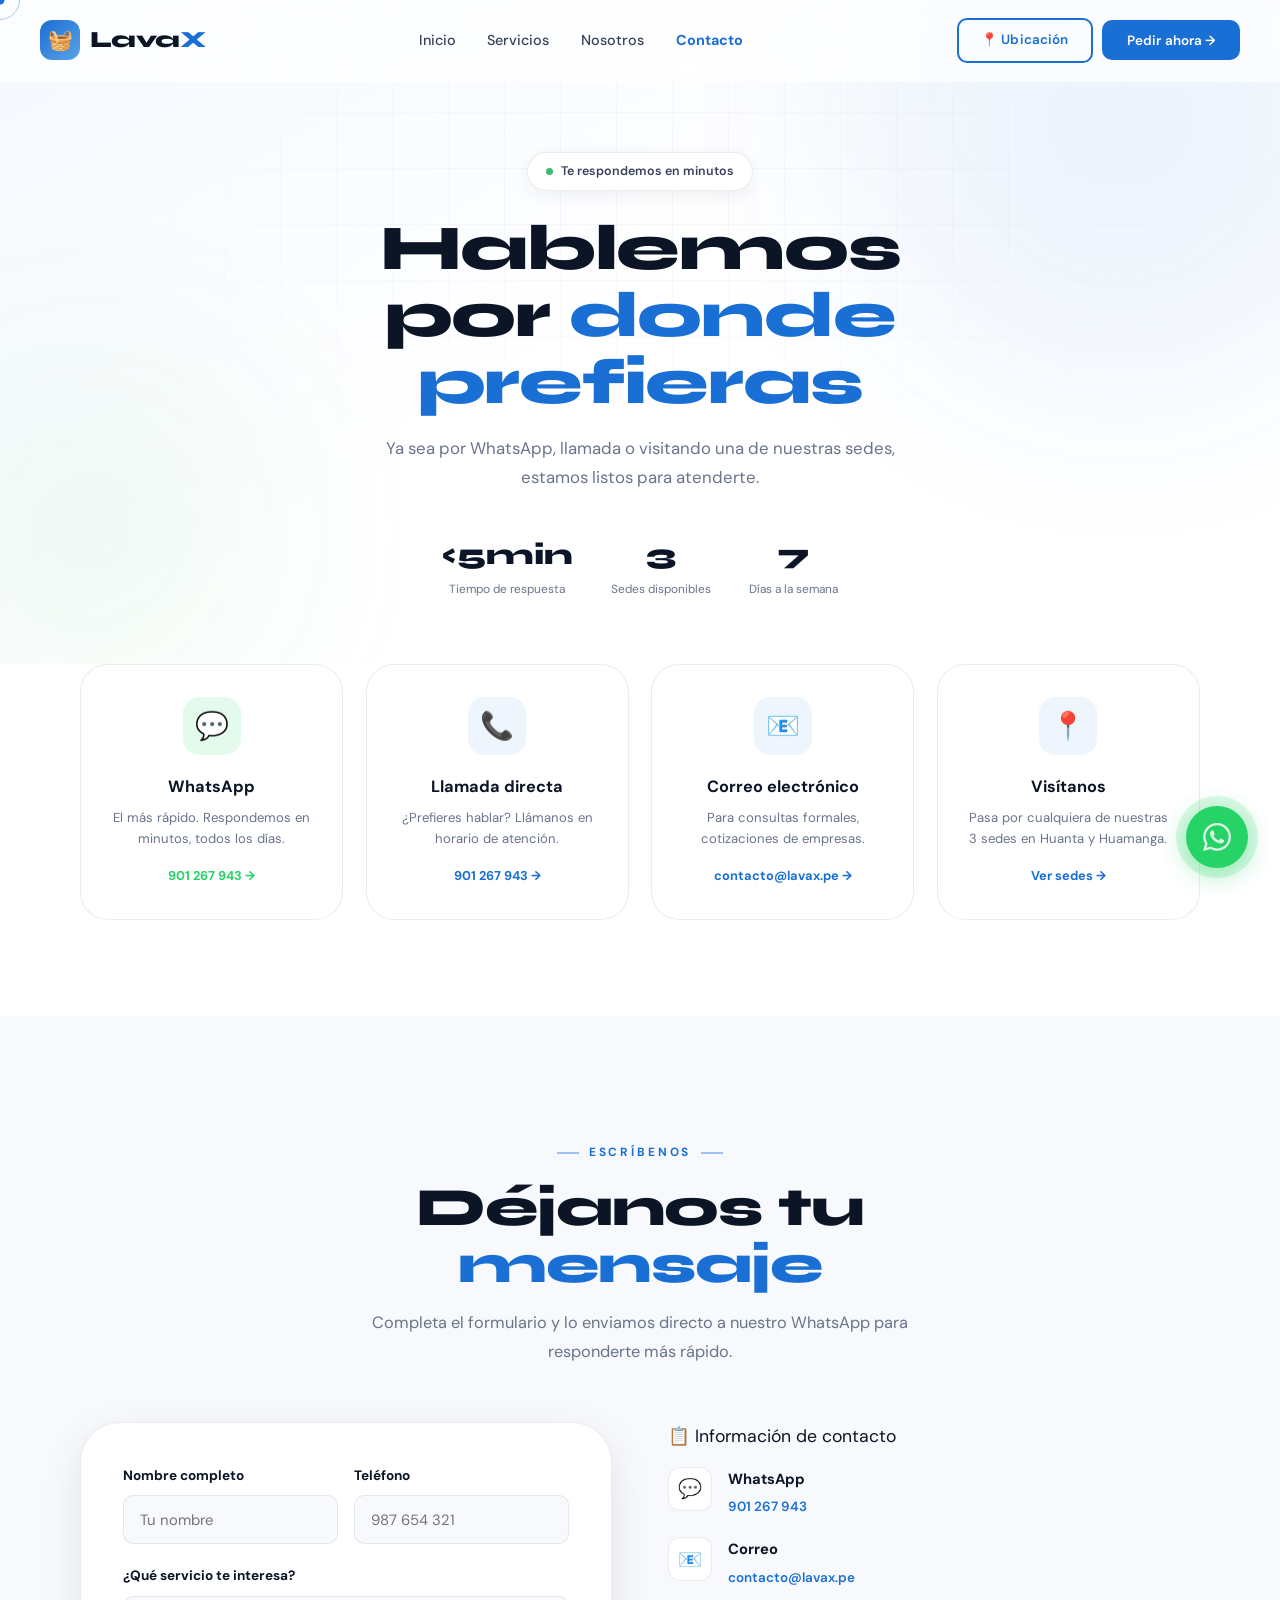
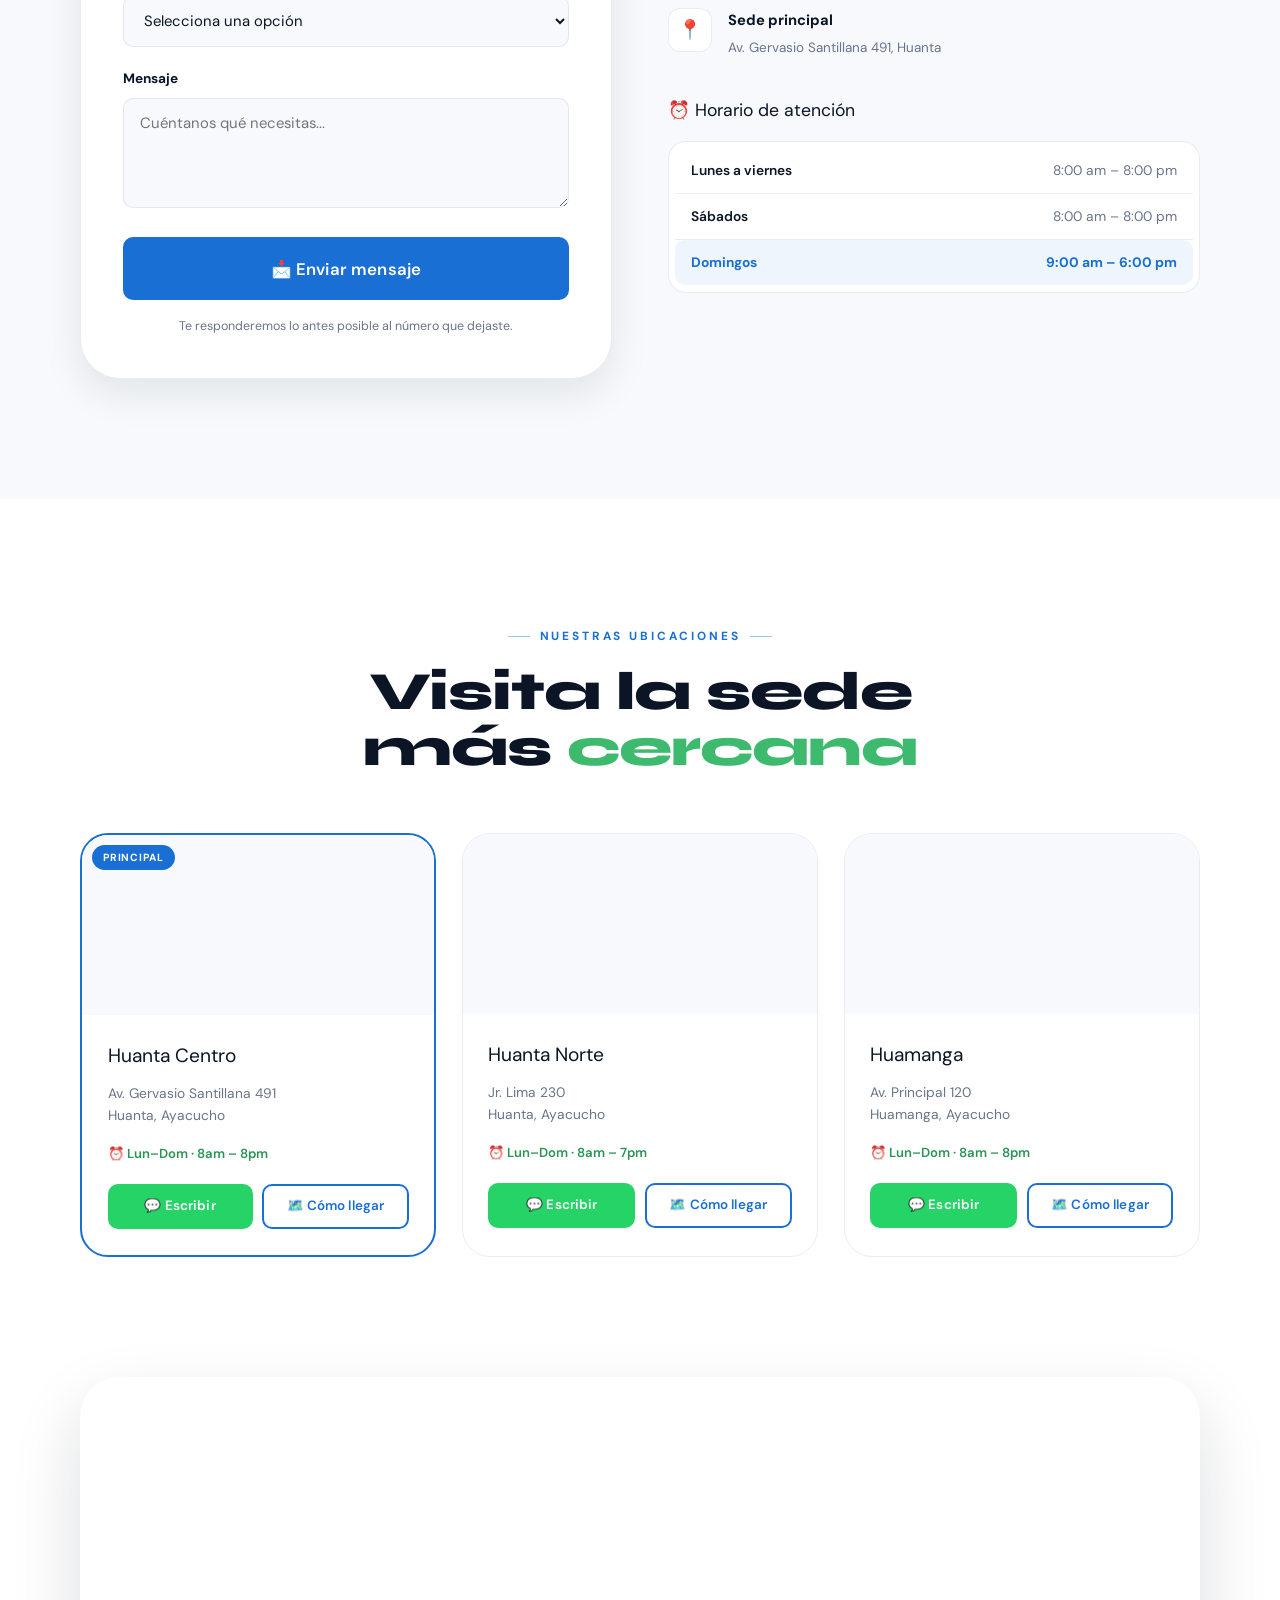
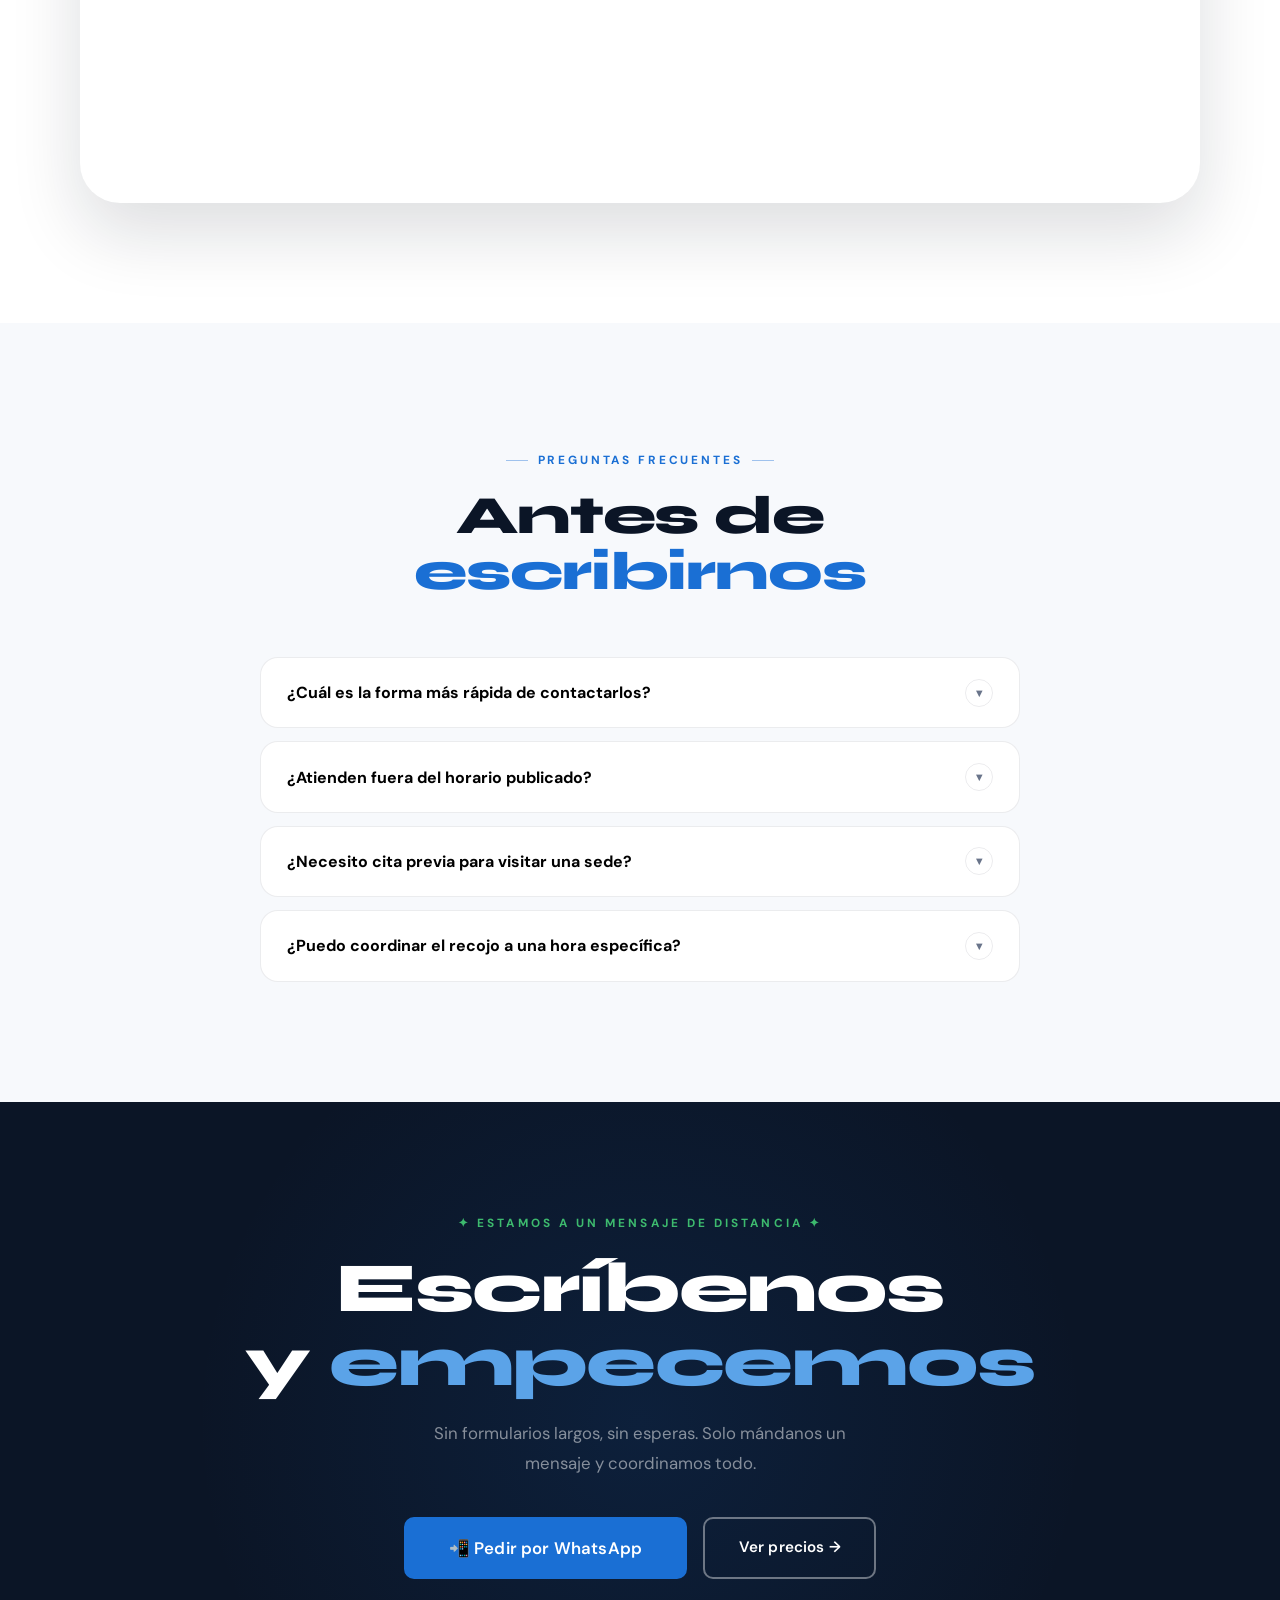
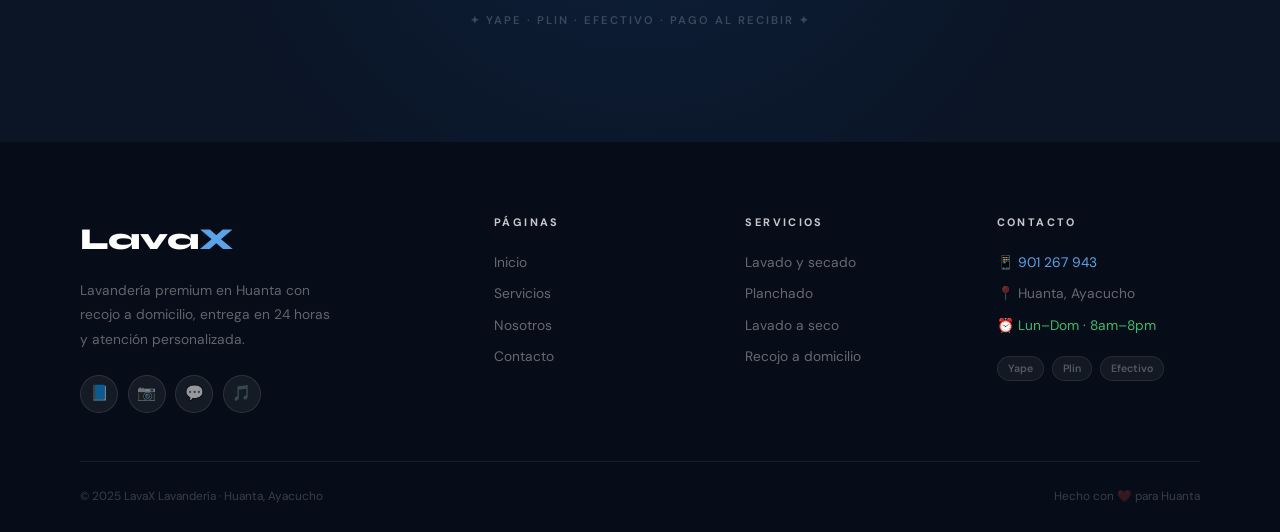
==== contacto.html @ 0d8aec6b "update" ====
<!DOCTYPE html>
<html lang="es">
<head>
<meta charset="UTF-8">
<meta name="viewport" content="width=device-width, initial-scale=1.0">
<title>Contacto y Sedes — LavaX Lavandería · Huanta</title>
<meta name="description" content="Contáctanos por WhatsApp, visita nuestras 3 sedes en Huanta y Huamanga, o escríbenos por el formulario. Te respondemos rápido.">
<link rel="preconnect" href="https://fonts.googleapis.com">
<link rel="preconnect" href="https://fonts.gstatic.com" crossorigin>
<link href="https://fonts.googleapis.com/css2?family=Syne:wght@400;600;700;800&family=DM+Sans:wght@300;400;500;600;700&display=swap" rel="stylesheet">
<style>
/* ═══════════════════════════════════════
   RESET + VARIABLES
═══════════════════════════════════════ */
:root{
  --azul:#1A6FD4; --azul-d:#0F52A8; --azul-l:#5BA3E8;
  --azul-glow:rgba(26,111,212,.25); --azul-soft:rgba(26,111,212,.07);
  --lima:#3DBA6E; --lima-d:#2A9455; --lima-glow:rgba(61,186,110,.25);
  --naranja:#FF8A4C; --naranja-glow:rgba(255,138,76,.25);
  --blanco:#FFFFFF; --negro:#0B1526; --gris:#69748A; --gris-d:#36415A;
  --borde:rgba(11,21,38,.08); --fondo-suave:#F7F9FC;
  --wa:#25D366;
  --r-sm:10px; --r-md:18px; --r-lg:28px; --r-xl:40px; --r-pill:999px;
  --sh-sm:0 4px 18px rgba(11,21,38,.06);
  --sh-md:0 14px 40px rgba(11,21,38,.09);
  --sh-lg:0 30px 70px rgba(11,21,38,.14);
  --sh-az:0 14px 40px var(--azul-glow);
  --fd:'Syne',sans-serif; --fb:'DM Sans',sans-serif;
  --max:1200px; --px:2.5rem;
  --ease:cubic-bezier(.22,1,.36,1);
}
@media(max-width:900px){:root{--px:1.25rem}}
@media(max-width:600px){:root{--px:1rem}}

*,*::before,*::after{margin:0;padding:0;box-sizing:border-box;}
html{scroll-behavior:smooth;}
body{
  font-family:var(--fb); background:var(--blanco); color:var(--negro);
  line-height:1.65; overflow-x:hidden; -webkit-font-smoothing:antialiased;
}
img{max-width:100%;display:block;}
a{color:inherit;text-decoration:none;}
ul{list-style:none;}
button{font-family:inherit;cursor:pointer;border:none;background:none;}
h1,h2,h3,h4{font-family:var(--fd);font-weight:800;line-height:1.05;letter-spacing:-.02em;color:var(--negro);}
.container{max-width:var(--max);margin:0 auto;padding:0 var(--px);}
.az{color:var(--azul);}
.lm{color:var(--lima);}
.nj{color:var(--naranja);}

/* ─── Botones ─── */
.btn{
  display:inline-flex;align-items:center;gap:.55rem;
  font-weight:600;font-size:.95rem;letter-spacing:.01em;
  padding:.95rem 2.1rem;border-radius:var(--r-sm);
  border:2px solid transparent;cursor:pointer;white-space:nowrap;
  transition:transform .25s var(--ease), box-shadow .25s var(--ease), background .25s var(--ease), border-color .25s var(--ease), color .25s var(--ease);
}
.btn-primary{background:var(--azul);color:var(--blanco);border-color:var(--azul);}
.btn-primary:hover{background:var(--azul-d);border-color:var(--azul-d);transform:translateY(-3px);box-shadow:var(--sh-az);}
.btn-outline{background:transparent;color:var(--azul);border-color:var(--azul);}
.btn-outline:hover{background:var(--azul-soft);transform:translateY(-3px);}
.btn-dark{background:var(--negro);color:var(--blanco);border-color:var(--negro);}
.btn-dark:hover{background:#000;transform:translateY(-3px);box-shadow:var(--sh-lg);}
.btn-lima{background:var(--lima);color:var(--blanco);border-color:var(--lima);}
.btn-lima:hover{background:var(--lima-d);transform:translateY(-3px);box-shadow:0 14px 35px var(--lima-glow);}
.btn-wa{background:var(--wa);color:var(--blanco);border-color:var(--wa);}
.btn-wa:hover{background:#1db954;transform:translateY(-3px);box-shadow:0 14px 35px rgba(37,211,102,.3);}
.btn-lg{padding:1.15rem 2.7rem;font-size:1.05rem;}
.btn-sm{padding:.6rem 1.4rem;font-size:.84rem;}
.btn-block{width:100%;justify-content:center;}

/* ─── Section heading reutilizable ─── */
.s-head{text-align:center;max-width:600px;margin:0 auto 3.5rem;}
.s-tag{
  display:inline-flex;align-items:center;gap:.6rem;
  font-size:.74rem;font-weight:700;letter-spacing:.24em;text-transform:uppercase;
  color:var(--azul);margin-bottom:1.1rem;
}
.s-tag::before,.s-tag::after{content:'';width:22px;height:1.5px;background:var(--azul);opacity:.4;}
.s-title{font-size:clamp(2.1rem,4.2vw,3.4rem);margin-bottom:1rem;}
.s-desc{color:var(--gris);font-size:1.02rem;line-height:1.75;}

/* ─── Cursor ─── */
.cur{width:9px;height:9px;border-radius:50%;background:var(--azul);position:fixed;pointer-events:none;z-index:9999;transform:translate(-50%,-50%);}
.cur-r{width:40px;height:40px;border-radius:50%;border:1.5px solid rgba(26,111,212,.35);position:fixed;pointer-events:none;z-index:9998;transform:translate(-50%,-50%);transition:width .2s,height .2s,border-color .2s,background .2s;}
@media(hover:none){.cur,.cur-r{display:none}}

/* ─── Loader ─── */
@keyframes ldspin{to{transform:rotate(360deg)}}

/* ─── Progress bar de scroll ─── */
#scrollbar{position:fixed;top:0;left:0;height:3px;background:linear-gradient(90deg,var(--azul),var(--lima));z-index:9997;width:0%;transition:width .1s;}

/* ─── WA Float ─── */
#wa-float{position:fixed;bottom:2rem;right:2rem;z-index:400;width:62px;height:62px;border-radius:50%;background:var(--wa);display:flex;align-items:center;justify-content:center;box-shadow:0 6px 26px rgba(37,211,102,.45);transition:transform .25s var(--ease);}
#wa-float:hover{transform:scale(1.1);}
#wa-float svg{width:28px;height:28px;fill:#fff;}
#wa-float::before{content:'';position:absolute;inset:-10px;border-radius:50%;background:rgba(37,211,102,.16);animation:wapulse 2.4s ease-in-out infinite;}
@keyframes wapulse{0%,100%{transform:scale(1);opacity:.55}50%{transform:scale(1.4);opacity:0}}

/* ─── Reveals ─── */
.rv{opacity:0;transform:translateY(36px);transition:opacity .8s var(--ease),transform .8s var(--ease);}
.rv.on{opacity:1;transform:translateY(0);}
.rv-l{opacity:0;transform:translateX(-44px);transition:opacity .8s var(--ease),transform .8s var(--ease);}
.rv-l.on{opacity:1;transform:translateX(0);}
.rv-r{opacity:0;transform:translateX(44px);transition:opacity .8s var(--ease),transform .8s var(--ease);}
.rv-r.on{opacity:1;transform:translateX(0);}
.rv-sc{opacity:0;transform:scale(.92);transition:opacity .7s var(--ease),transform .7s var(--ease);}
.rv-sc.on{opacity:1;transform:scale(1);}
.stg>*{opacity:0;transform:translateY(28px);transition:opacity .6s var(--ease),transform .6s var(--ease);}
.stg.on>*{opacity:1;transform:translateY(0);}
.stg.on>*:nth-child(1){transition-delay:.05s}
.stg.on>*:nth-child(2){transition-delay:.13s}
.stg.on>*:nth-child(3){transition-delay:.21s}
.stg.on>*:nth-child(4){transition-delay:.29s}
.stg.on>*:nth-child(5){transition-delay:.37s}
.stg.on>*:nth-child(6){transition-delay:.45s}
.ha{opacity:0;animation:haf .8s var(--ease) forwards;}
@keyframes haf{from{opacity:0;transform:translateY(26px)}to{opacity:1;transform:translateY(0)}}
.float{animation:floaty 4.5s ease-in-out infinite;}
@keyframes floaty{0%,100%{transform:translateY(0)}50%{transform:translateY(-12px)}}
@media(prefers-reduced-motion:reduce){.rv,.rv-l,.rv-r,.rv-sc,.stg>*,.ha{opacity:1!important;transform:none!important;animation:none!important;}}

/* ═══════════════════════════════════════
   NAVBAR
═══════════════════════════════════════ */
#navbar{
  position:fixed;top:0;left:0;right:0;z-index:200;
  padding:1.1rem var(--px);
  display:flex;align-items:center;justify-content:space-between;gap:1.5rem;
  background:rgba(255,255,255,.7);backdrop-filter:blur(18px);
  border-bottom:1px solid transparent;
  transition:all .3s var(--ease);
}
#navbar.scrolled{background:rgba(255,255,255,.96);border-bottom-color:var(--borde);box-shadow:var(--sh-sm);padding:.7rem var(--px);}
.nav-logo{display:flex;align-items:center;gap:.6rem;flex-shrink:0;}
.nav-logo-ic{width:40px;height:40px;border-radius:12px;background:linear-gradient(135deg,var(--azul),var(--azul-l));display:flex;align-items:center;justify-content:center;font-size:1.25rem;}
.nav-logo-tx{font-family:var(--fd);font-weight:800;font-size:1.45rem;letter-spacing:-.02em;}
.nav-links{display:flex;align-items:center;gap:.2rem;}
.nav-links a{font-size:.9rem;font-weight:500;color:var(--gris-d);padding:.5rem .9rem;border-radius:9px;transition:all .2s;position:relative;}
.nav-links a:hover{background:var(--azul-soft);color:var(--azul);}
.nav-links a.active{color:var(--azul);font-weight:700;}
.nav-actions{display:flex;align-items:center;gap:.6rem;flex-shrink:0;}
.hamburger{display:none;flex-direction:column;gap:5px;cursor:pointer;padding:5px;}
.hamburger span{width:25px;height:2px;background:var(--negro);border-radius:2px;display:block;transition:all .3s;}
#mobileMenu{display:none;position:fixed;inset:0;z-index:190;background:var(--blanco);flex-direction:column;align-items:center;justify-content:center;gap:.4rem;}
#mobileMenu.open{display:flex;}
#mobileMenu a{font-family:var(--fd);font-weight:700;font-size:2.1rem;padding:.5rem 2rem;border-radius:14px;transition:color .2s;}
#mobileMenu a:hover{color:var(--azul);}
@media(max-width:900px){.nav-links,.nav-actions{display:none;}.hamburger{display:flex;}}

/* ═══════════════════════════════════════
   HERO
═══════════════════════════════════════ */
#hero{position:relative;min-height:100vh;display:flex;align-items:center;padding-top:90px;overflow:hidden;background:var(--blanco);}
.hero-grid-bg{
  position:absolute;inset:0;z-index:0;
  background-image:
    linear-gradient(var(--borde) 1px,transparent 1px),
    linear-gradient(90deg,var(--borde) 1px,transparent 1px);
  background-size:56px 56px;
  -webkit-mask-image:radial-gradient(ellipse 70% 60% at 50% 30%,black 0%,transparent 75%);
  mask-image:radial-gradient(ellipse 70% 60% at 50% 30%,black 0%,transparent 75%);
  opacity:.6;
}
.hero-blob{position:absolute;border-radius:50%;filter:blur(100px);z-index:0;pointer-events:none;}
.hb1{width:560px;height:560px;background:rgba(26,111,212,.10);top:-160px;right:-120px;}
.hb2{width:380px;height:380px;background:rgba(61,186,110,.09);bottom:-60px;left:-100px;}
.hb3{width:240px;height:240px;background:rgba(255,138,76,.08);top:45%;left:42%;}

.hero-in{position:relative;z-index:2;display:grid;grid-template-columns:1.05fr .95fr;gap:4rem;align-items:center;max-width:var(--max);margin:0 auto;padding:3.5rem var(--px) 4rem;}

.hero-badge{
  display:inline-flex;align-items:center;gap:.55rem;
  background:var(--blanco);border:1px solid var(--borde);box-shadow:var(--sh-sm);
  font-size:.78rem;font-weight:600;color:var(--gris-d);
  padding:.5rem 1.1rem;border-radius:var(--r-pill);margin-bottom:1.6rem;
}
.hero-badge .dot{width:7px;height:7px;border-radius:50%;background:var(--lima);animation:blinkd 1.6s ease-in-out infinite;}
@keyframes blinkd{0%,100%{opacity:1}50%{opacity:.3}}
.hero-badge b{color:var(--negro);}

.hero-h1{font-size:clamp(2.9rem,5.6vw,5.2rem);margin-bottom:1.3rem;}
.hero-h1 .undr{position:relative;display:inline-block;}
.hero-h1 .undr svg{position:absolute;bottom:-6px;left:0;width:100%;height:16px;}

.hero-desc{font-size:1.1rem;color:var(--gris);max-width:480px;margin-bottom:2.3rem;font-weight:400;line-height:1.8;}
.hero-btns{display:flex;gap:1rem;flex-wrap:wrap;margin-bottom:2.6rem;}

.hero-mini-stats{display:flex;gap:2.2rem;flex-wrap:wrap;}
/*.hms-item{}*/
.hms-num{font-family:var(--fd);font-weight:800;font-size:1.7rem;color:var(--negro);display:flex;align-items:baseline;gap:2px;}
.hms-num sup{font-size:45%;color:var(--lima);}
.hms-label{font-size:.74rem;color:var(--gris);margin-top:1px;}

/* Visual */
.hero-visual{position:relative;}
.hero-photo-stack{position:relative;width:100%;max-width:480px;margin:0 auto;}
.hp-main{width:100%;aspect-ratio:1/1;object-fit:cover;border-radius:var(--r-xl);box-shadow:var(--sh-lg);}
.hp-card1{
  position:absolute;top:-24px;left:-30px;background:var(--blanco);
  border-radius:var(--r-md);box-shadow:var(--sh-md);padding:1rem 1.3rem;
  display:flex;align-items:center;gap:.8rem;border:1px solid var(--borde);
}
.hp-card1 .ic{width:42px;height:42px;border-radius:12px;background:var(--azul-soft);display:flex;align-items:center;justify-content:center;font-size:1.3rem;flex-shrink:0;}
.hp-card1 strong{display:block;font-family:var(--fd);font-size:1.05rem;line-height:1.1;}
.hp-card1 span{font-size:.7rem;color:var(--gris);}

.hp-card2{
  position:absolute;bottom:-20px;right:-26px;background:var(--negro);color:var(--blanco);
  border-radius:var(--r-md);box-shadow:var(--sh-lg);padding:1.1rem 1.3rem;text-align:center;
}
.hp-card2 .num{font-family:var(--fd);font-weight:800;font-size:1.9rem;line-height:1;}
.hp-card2 .stars{color:#F5D57A;font-size:.7rem;letter-spacing:2px;margin:3px 0;}
.hp-card2 .lbl{font-size:.62rem;opacity:.65;letter-spacing:.08em;}

.hp-card3{
  position:absolute;top:38%;right:-36px;background:var(--blanco);
  border-radius:var(--r-pill);box-shadow:var(--sh-md);padding:.6rem 1.1rem .6rem .6rem;
  display:flex;align-items:center;gap:.55rem;border:1px solid var(--borde);
}
.hp-card3 .av{width:30px;height:30px;border-radius:50%;background:linear-gradient(135deg,var(--lima),#6FD89A);display:flex;align-items:center;justify-content:center;font-size:.9rem;}
.hp-card3 span{font-size:.76rem;font-weight:600;white-space:nowrap;}

/* Logos marquee debajo del hero */
.hero-logos{margin-top:5rem;padding-top:2.2rem;border-top:1px solid var(--borde);}
.hl-label{text-align:center;font-size:.72rem;letter-spacing:.22em;text-transform:uppercase;color:var(--gris);margin-bottom:1.6rem;}
.hl-row{display:flex;justify-content:center;gap:3rem;flex-wrap:wrap;opacity:.55;}
.hl-item{font-family:var(--fd);font-weight:700;font-size:1rem;color:var(--gris-d);}

@media(max-width:1000px){
  .hero-in{grid-template-columns:1fr;text-align:center;gap:3rem;padding:2.5rem var(--px) 3rem;}
  .hero-desc{margin:0 auto 2.3rem;}
  .hero-btns,.hero-mini-stats{justify-content:center;}
  .hero-visual{max-width:420px;margin:0 auto;}
  .hl-row{gap:1.8rem;}
}
@media(max-width:560px){
  .hp-card1{left:0;top:-16px;padding:.8rem 1rem;}
  .hp-card2{right:0;bottom:-16px;padding:.9rem 1rem;}
  .hp-card3{display:none;}
  .hero-mini-stats{gap:1.4rem;}
}

/* ═══════════════════════════════════════
   PAGE HERO
═══════════════════════════════════════ */
.page-hero{position:relative;padding:9.5rem 0 4rem;overflow:hidden;background:linear-gradient(150deg,#F4F8FE 0%,#fff 50%);}
.page-hero .hero-grid-bg{opacity:.45;}
.ph-in{position:relative;z-index:2;text-align:center;max-width:760px;margin:0 auto;}
.ph-tag{display:inline-flex;align-items:center;gap:.55rem;background:#fff;border:1px solid var(--borde);box-shadow:var(--sh-sm);font-size:.78rem;font-weight:600;color:var(--gris-d);padding:.5rem 1.1rem;border-radius:99px;margin-bottom:1.5rem;}
.ph-title{font-size:clamp(2.4rem,5vw,4rem);margin-bottom:1.1rem;}
.ph-desc{color:var(--gris);font-size:1.05rem;max-width:520px;margin:0 auto 2rem;line-height:1.75;}
.ph-stats{display:flex;justify-content:center;gap:2.4rem;flex-wrap:wrap;margin-top:2.4rem;}
.ph-stat{text-align:center;}
.ph-stat-n{font-family:var(--fd);font-weight:800;font-size:1.8rem;color:var(--negro);}
.ph-stat-l{font-size:.74rem;color:var(--gris);margin-top:2px;}

/* ═══════════════════════════════════════
   CANALES DE CONTACTO RÁPIDO
═══════════════════════════════════════ */
#canales{padding:0 0 6rem;}
.can-grid{display:grid;grid-template-columns:repeat(4,1fr);gap:1.4rem;}
.can-card{background:#fff;border:1.5px solid var(--borde);border-radius:var(--r-lg);padding:2rem 1.6rem;text-align:center;transition:all .35s var(--ease);cursor:pointer;}
.can-card:hover{transform:translateY(-8px);box-shadow:var(--sh-md);border-color:transparent;}
.can-card.wa:hover{box-shadow:0 16px 40px rgba(37,211,102,.2);}
.can-ic{width:58px;height:58px;border-radius:16px;background:var(--azul-soft);display:flex;align-items:center;justify-content:center;font-size:1.7rem;margin:0 auto 1.2rem;transition:all .3s;}
.can-card.wa .can-ic{background:rgba(37,211,102,.12);}
.can-card:hover .can-ic{transform:scale(1.08) rotate(-6deg);}
.can-name{font-weight:700;font-size:1.02rem;margin-bottom:.4rem;}
.can-desc{font-size:.82rem;color:var(--gris);line-height:1.6;margin-bottom:1rem;}
.can-link{font-size:.8rem;font-weight:700;color:var(--azul);}
.can-card.wa .can-link{color:var(--wa);}
@media(max-width:900px){.can-grid{grid-template-columns:1fr 1fr;}}
@media(max-width:560px){.can-grid{grid-template-columns:1fr;}}

/* ═══════════════════════════════════════
   FORMULARIO + INFO LATERAL
═══════════════════════════════════════ */
#form-section{padding:7.5rem 0;background:var(--fondo-suave);}
.form-grid{display:grid;grid-template-columns:1fr 1fr;gap:3.5rem;}
.form-box{background:#fff;border-radius:var(--r-xl);padding:2.6rem;box-shadow:var(--sh-md);border:1px solid var(--borde);}
.fg{margin-bottom:1.3rem;}
.fg label{display:block;font-size:.85rem;font-weight:700;margin-bottom:.5rem;}
.fg input,.fg select,.fg textarea{
  width:100%;padding:.85rem 1rem;border:1.5px solid var(--borde);border-radius:var(--r-sm);
  font-family:var(--fb);font-size:.93rem;background:var(--fondo-suave);transition:all .2s;outline:none;color:var(--negro);
}
.fg input:focus,.fg select:focus,.fg textarea:focus{border-color:var(--azul);background:#fff;box-shadow:0 0 0 3px var(--azul-soft);}
.fg textarea{resize:vertical;min-height:110px;}
.fg-row{display:grid;grid-template-columns:1fr 1fr;gap:1rem;}
.form-note{font-size:.78rem;color:var(--gris);margin-top:1rem;text-align:center;}

/*.info-side{}*/
.info-block{margin-bottom:2.2rem;}
.info-t{font-size:1.1rem;margin-bottom:1rem;display:flex;align-items:center;gap:.6rem;}
.info-row{display:flex;align-items:flex-start;gap:1rem;margin-bottom:1.1rem;}
.info-ic{width:44px;height:44px;border-radius:12px;background:#fff;border:1px solid var(--borde);display:flex;align-items:center;justify-content:center;font-size:1.2rem;flex-shrink:0;}
.info-row strong{display:block;font-size:.92rem;margin-bottom:2px;}
.info-row span{font-size:.84rem;color:var(--gris);}
.info-row a{color:var(--azul);font-weight:600;}
.schedule-table{background:#fff;border-radius:var(--r-md);border:1px solid var(--borde);padding:.4rem;}
.sch-row{display:flex;justify-content:space-between;padding:.7rem 1rem;font-size:.86rem;}
.sch-row:not(:last-child){border-bottom:1px solid var(--borde);}
.sch-day{font-weight:600;}
.sch-time{color:var(--gris);}
.sch-row.today{background:var(--azul-soft);border-radius:var(--r-sm);}
.sch-row.today .sch-day,.sch-row.today .sch-time{color:var(--azul);font-weight:700;}
@media(max-width:900px){.form-grid{grid-template-columns:1fr;gap:2.5rem;}.fg-row{grid-template-columns:1fr;}.form-box{padding:2rem 1.6rem;}}

/* ═══════════════════════════════════════
   SEDES — cards con mapa
═══════════════════════════════════════ */
#sedes{padding:7.5rem 0;}
.sedes-tabs{display:flex;justify-content:center;gap:.6rem;margin-bottom:3rem;flex-wrap:wrap;}
.sede-grid{display:grid;grid-template-columns:repeat(3,1fr);gap:1.6rem;}
.sede-card{border:1px solid var(--borde);border-radius:var(--r-lg);overflow:hidden;transition:all .35s var(--ease);}
.sede-card:hover{transform:translateY(-8px);box-shadow:var(--sh-md);border-color:transparent;}
.sede-card.principal{border:2px solid var(--azul);}
.sede-map{height:180px;background:var(--fondo-suave);position:relative;overflow:hidden;}
.sede-map iframe{width:100%;height:100%;border:0;filter:saturate(.65) contrast(1.08);}
.sede-tag-badge{position:absolute;top:10px;left:10px;background:var(--azul);color:#fff;font-size:.65rem;font-weight:700;letter-spacing:.08em;text-transform:uppercase;padding:4px 11px;border-radius:99px;z-index:2;}
.sede-body{padding:1.6rem;}
.sede-name{font-size:1.2rem;margin-bottom:.6rem;}
.sede-addr{font-size:.86rem;color:var(--gris);line-height:1.65;margin-bottom:1rem;}
.sede-meta{display:flex;align-items:center;gap:.5rem;font-size:.82rem;color:var(--lima-d);font-weight:600;margin-bottom:1.2rem;}
.sede-actions{display:flex;gap:.6rem;}
.sede-actions .btn{flex:1;justify-content:center;}
@media(max-width:900px){.sede-grid{grid-template-columns:1fr;max-width:440px;margin:0 auto;}}

/* ═══════════════════════════════════════
   MAPA GENERAL GRANDE
═══════════════════════════════════════ */
#mapa-general{padding:0 0 7.5rem;}
.mapa-box{border-radius:var(--r-xl);overflow:hidden;box-shadow:var(--sh-lg);aspect-ratio:21/8;}
.mapa-box iframe{width:100%;height:100%;border:0;}
@media(max-width:700px){.mapa-box{aspect-ratio:4/3;}}

/* ═══════════════════════════════════════
   SOPORTE RÁPIDO / FAQ contacto
═══════════════════════════════════════ */
#faq{padding:7.5rem 0;background:var(--fondo-suave);}
.faq-wrap{max-width:760px;margin:0 auto;display:flex;flex-direction:column;gap:.8rem;}
.faq-it{border:1.5px solid var(--borde);border-radius:var(--r-md);overflow:hidden;background:#fff;transition:border-color .25s,box-shadow .25s;}
.faq-it.open{border-color:var(--azul);box-shadow:var(--sh-sm);}
.faq-b{width:100%;display:flex;align-items:center;justify-content:space-between;gap:1rem;padding:1.3rem 1.6rem;text-align:left;}
.faq-q{font-weight:700;font-size:1rem;}
.faq-chv{width:28px;height:28px;border-radius:50%;border:1.5px solid var(--borde);display:flex;align-items:center;justify-content:center;flex-shrink:0;transition:all .3s;font-size:.7rem;color:var(--gris);}
.faq-it.open .faq-chv{background:var(--azul);border-color:var(--azul);color:#fff;transform:rotate(180deg);}
.faq-a{max-height:0;overflow:hidden;transition:max-height .4s var(--ease);}
.faq-it.open .faq-a{max-height:260px;}
.faq-ai{padding:0 1.6rem 1.4rem;font-size:.92rem;color:var(--gris);line-height:1.75;}

/* ═══════════════════════════════════════
   CTA FINAL + FOOTER
═══════════════════════════════════════ */
#cta-final{padding:7rem 0;background:var(--negro);position:relative;overflow:hidden;text-align:center;}
#cta-final::before{content:'';position:absolute;width:900px;height:900px;border-radius:50%;background:radial-gradient(circle,rgba(26,111,212,.12),transparent 70%);top:50%;left:50%;transform:translate(-50%,-50%);}
.cf-in{position:relative;z-index:1;}
.cf-tag{color:var(--lima);font-size:.74rem;font-weight:700;letter-spacing:.26em;text-transform:uppercase;margin-bottom:1.2rem;}
.cf-title{color:#fff;font-size:clamp(2.4rem,5.5vw,5rem);margin-bottom:1.2rem;}
.cf-title .az2{color:var(--azul-l);}
.cf-desc{color:rgba(255,255,255,.5);font-size:1.05rem;max-width:440px;margin:0 auto 2.4rem;line-height:1.75;}
.cf-btns{display:flex;gap:1rem;justify-content:center;flex-wrap:wrap;}
.cf-trust{margin-top:2rem;font-size:.7rem;font-weight:600;letter-spacing:.18em;text-transform:uppercase;color:rgba(255,255,255,.2);}

footer{background:#070D18;color:rgba(255,255,255,.55);padding:4.5rem 0 0;}
.f-grid{display:grid;grid-template-columns:1.8fr 1fr 1fr 1fr;gap:3rem;padding-bottom:3rem;border-bottom:1px solid rgba(255,255,255,.07);}
.f-logo{font-family:var(--fd);font-weight:800;font-size:1.9rem;color:#fff;margin-bottom:.9rem;}
.f-logo span{color:var(--azul-l);}
.f-desc{font-size:.86rem;line-height:1.75;color:rgba(255,255,255,.36);max-width:250px;margin-bottom:1.5rem;}
.f-social{display:flex;gap:.6rem;}
.f-soc{width:38px;height:38px;border-radius:50%;background:rgba(255,255,255,.06);border:1px solid rgba(255,255,255,.1);display:flex;align-items:center;justify-content:center;font-size:.95rem;transition:all .25s;}
.f-soc:hover{background:var(--azul);border-color:var(--azul);transform:translateY(-2px);}
.f-ct{font-size:.68rem;font-weight:700;letter-spacing:.22em;text-transform:uppercase;color:rgba(255,255,255,.78);margin-bottom:1.2rem;}
.f-links{display:flex;flex-direction:column;gap:.55rem;}
.f-links a{font-size:.86rem;color:rgba(255,255,255,.38);transition:all .2s;}
.f-links a:hover{color:#fff;padding-left:3px;}
.f-pay{display:flex;gap:.5rem;flex-wrap:wrap;margin-top:1.2rem;}
.f-pay span{font-size:.66rem;font-weight:600;color:rgba(255,255,255,.28);background:rgba(255,255,255,.05);border:1px solid rgba(255,255,255,.08);padding:3px 10px;border-radius:99px;}
.f-bottom{padding:1.6rem 0;display:flex;align-items:center;justify-content:space-between;gap:1rem;flex-wrap:wrap;font-size:.74rem;color:rgba(255,255,255,.2);}
@media(max-width:900px){.f-grid{grid-template-columns:1fr 1fr;gap:2rem;}.f-grid>div:first-child{grid-column:1/-1;}}
@media(max-width:560px){.f-grid{grid-template-columns:1fr;}.f-bottom{flex-direction:column;text-align:center;}}

#wa-float{position:fixed;bottom:2rem;right:2rem;z-index:400;width:62px;height:62px;border-radius:50%;background:var(--wa);display:flex;align-items:center;justify-content:center;box-shadow:0 6px 26px rgba(37,211,102,.45);transition:transform .25s var(--ease);}
#wa-float:hover{transform:scale(1.1);}
#wa-float svg{width:28px;height:28px;fill:#fff;}
#wa-float::before{content:'';position:absolute;inset:-10px;border-radius:50%;background:rgba(37,211,102,.16);animation:wapulse 2.4s ease-in-out infinite;}
@keyframes wapulse{0%,100%{transform:scale(1);opacity:.55}50%{transform:scale(1.4);opacity:0}}

@media(max-width:900px){
  #canales,#form-section,#sedes,#mapa-general,#faq,#cta-final{padding:4.5rem 0;}
}
</style>
<body>

<div id="scrollbar"></div>
<div class="cur" id="cur"></div>
<div class="cur-r" id="curR"></div>

<nav id="navbar">
  <a href="index.html" class="nav-logo">
    <div class="nav-logo-ic">🧺</div>
    <span class="nav-logo-tx">Lava<span class="az">X</span></span>
  </a>
  <ul class="nav-links">
    <li><a href="index.html">Inicio</a></li>
    <li><a href="servicios.html">Servicios</a></li>
    <li><a href="nosotros.html">Nosotros</a></li>
    <li><a href="contacto.html" class="active">Contacto</a></li>
  </ul>
  <div class="nav-actions">
    <a href="contacto.html" class="btn btn-outline btn-sm">📍 Ubicación</a>
    <button class="btn btn-primary btn-sm" onclick="waPedido()">Pedir ahora →</button>
  </div>
  <div class="hamburger" id="hamburger" onclick="toggleMenu()">
    <span id="h1"></span><span id="h2"></span><span id="h3"></span>
  </div>
</nav>

<div id="mobileMenu">
  <span onclick="toggleMenu()" style="position:absolute;top:1.6rem;right:1.6rem;font-size:.8rem;font-weight:700;letter-spacing:.1em;color:var(--gris);cursor:pointer;">✕ CERRAR</span>
  <a href="index.html">Inicio</a>
  <a href="servicios.html">Servicios</a>
  <a href="nosotros.html">Nosotros</a>
  <a href="contacto.html">Contacto</a>
  <button class="btn btn-primary btn-lg" style="margin-top:1.5rem" onclick="waPedido()">📲 Pedir por WhatsApp</button>
</div>

<!-- ══════════════ PAGE HERO ══════════════ -->
<section class="page-hero">
  <div class="hero-grid-bg"></div>
  <div class="hero-blob hb1" style="opacity:.7"></div>
  <div class="hero-blob hb2" style="opacity:.7"></div>
  <div class="container ph-in">
    <div class="ph-tag ha"><span style="width:7px;height:7px;border-radius:50%;background:var(--lima);"></span> Te respondemos en minutos</div>
    <h1 class="ph-title ha" style="animation-delay:.12s">Hablemos por <span class="az">donde prefieras</span></h1>
    <p class="ph-desc ha" style="animation-delay:.22s">Ya sea por WhatsApp, llamada o visitando una de nuestras sedes, estamos listos para atenderte.</p>
    <div class="ph-stats ha" style="animation-delay:.32s">
      <div class="ph-stat"><div class="ph-stat-n">&lt;5min</div><div class="ph-stat-l">Tiempo de respuesta</div></div>
      <div class="ph-stat"><div class="ph-stat-n">3</div><div class="ph-stat-l">Sedes disponibles</div></div>
      <div class="ph-stat"><div class="ph-stat-n">7</div><div class="ph-stat-l">Días a la semana</div></div>
    </div>
  </div>
</section>

<!-- ══════════════ CANALES RÁPIDOS ══════════════ -->
<section id="canales">
  <div class="container">
    <div class="can-grid stg">
      <div class="can-card wa" onclick="waPedido()">
        <div class="can-ic">💬</div>
        <div class="can-name">WhatsApp</div>
        <div class="can-desc">El más rápido. Respondemos en minutos, todos los días.</div>
        <div class="can-link">901 267 943 →</div>
      </div>
      <div class="can-card" onclick="window.open('tel:+51901267943')">
        <div class="can-ic">📞</div>
        <div class="can-name">Llamada directa</div>
        <div class="can-desc">¿Prefieres hablar? Llámanos en horario de atención.</div>
        <div class="can-link">901 267 943 →</div>
      </div>
      <div class="can-card" onclick="window.open('mailto:contacto@lavax.pe')">
        <div class="can-ic">📧</div>
        <div class="can-name">Correo electrónico</div>
        <div class="can-desc">Para consultas formales, cotizaciones de empresas.</div>
        <div class="can-link">contacto@lavax.pe →</div>
      </div>
      <div class="can-card" onclick="document.getElementById('sedes').scrollIntoView({behavior:'smooth'})">
        <div class="can-ic">📍</div>
        <div class="can-name">Visítanos</div>
        <div class="can-desc">Pasa por cualquiera de nuestras 3 sedes en Huanta y Huamanga.</div>
        <div class="can-link">Ver sedes →</div>
      </div>
    </div>
  </div>
</section>

<!-- ══════════════ FORMULARIO + INFO ══════════════ -->
<section id="form-section">
  <div class="container">
    <div class="s-head rv">
      <div class="s-tag">Escríbenos</div>
      <h2 class="s-title">Déjanos tu <span class="az">mensaje</span></h2>
      <p class="s-desc">Completa el formulario y lo enviamos directo a nuestro WhatsApp para responderte más rápido.</p>
    </div>

    <div class="form-grid">
      <div class="form-box rv-l">
        <form id="contactForm">
          <input type="hidden" name="access_key" value="228291b5-81f6-4126-b2ca-c2d51314d459">
          <input type="hidden" name="subject" value="Nuevo mensaje desde la web LavaX">
          <input type="hidden" name="from_name" value="Formulario web LavaX">
          <div class="fg-row">
            <div class="fg"><label>Nombre completo</label><input type="text" name="nombre" placeholder="Tu nombre" required></div>
            <div class="fg"><label>Teléfono</label><input type="tel" name="telefono" placeholder="987 654 321" required></div>
          </div>
          <div class="fg">
            <label>¿Qué servicio te interesa?</label>
            <select name="servicio">
              <option value="">Selecciona una opción</option>
              <option value="Lavado y secado">Lavado y secado</option>
              <option value="Planchado">Planchado</option>
              <option value="Lavado a seco">Lavado a seco</option>
              <option value="Ropa de cama">Ropa de cama</option>
              <option value="Otro / Consulta general">Otro / Consulta general</option>
            </select>
          </div>
          <div class="fg"><label>Mensaje</label><textarea name="mensaje" placeholder="Cuéntanos qué necesitas..."></textarea></div>
          <button type="submit" class="btn btn-primary btn-block btn-lg" id="formBtn">📩 Enviar mensaje</button>
          <p class="form-note" id="formNote">Te responderemos lo antes posible al número que dejaste.</p>
        </form>
      </div>

      <div class="info-side rv-r">
        <div class="info-block">
          <div class="info-t">📋 Información de contacto</div>
          <div class="info-row"><div class="info-ic">💬</div><div><strong>WhatsApp</strong><span><a href="https://wa.me/51901267943" target="_blank">901 267 943</a></span></div></div>
          <div class="info-row"><div class="info-ic">📧</div><div><strong>Correo</strong><span><a href="mailto:contacto@lavax.pe">contacto@lavax.pe</a></span></div></div>
          <div class="info-row"><div class="info-ic">📍</div><div><strong>Sede principal</strong><span>Av. Gervasio Santillana 491, Huanta</span></div></div>
        </div>

        <div class="info-block">
          <div class="info-t">⏰ Horario de atención</div>
          <div class="schedule-table">
            <div class="sch-row"><span class="sch-day">Lunes a viernes</span><span class="sch-time">8:00 am – 8:00 pm</span></div>
            <div class="sch-row"><span class="sch-day">Sábados</span><span class="sch-time">8:00 am – 8:00 pm</span></div>
            <div class="sch-row today"><span class="sch-day">Domingos</span><span class="sch-time">9:00 am – 6:00 pm</span></div>
          </div>
        </div>
      </div>
    </div>
  </div>
</section>

<!-- ══════════════ SEDES ══════════════ -->
<section id="sedes">
  <div class="container">
    <div class="s-head rv">
      <div class="s-tag">Nuestras ubicaciones</div>
      <h2 class="s-title">Visita la sede más <span class="lm">cercana</span></h2>
    </div>
    <div class="sede-grid stg">
      <div class="sede-card principal">
        <div class="sede-map">
          <div class="sede-tag-badge">Principal</div>
          <iframe src="https://www.google.com/maps/embed?pb=!1m18!1m12!1m3!1d488.5!2d-74.246!3d-12.927!2m3!1f0!2f0!3f0!3m2!1i1024!2i768!4f13.1!3m3!1m2!1s0x0%3A0x0!2zMTLCsDU1JzM3LjIiUyA3NMKwMTQnNDUuNiJX!5e0!3m2!1ses!2spe!4v1" loading="lazy"></iframe>
        </div>
        <div class="sede-body">
          <div class="sede-name">Huanta Centro</div>
          <div class="sede-addr">Av. Gervasio Santillana 491<br>Huanta, Ayacucho</div>
          <div class="sede-meta">⏰ Lun–Dom · 8am – 8pm</div>
          <div class="sede-actions">
            <a href="https://wa.me/51901267943?text=Hola%2C%20quiero%20un%20pedido%20desde%20Huanta%20Centro" target="_blank" class="btn btn-wa btn-sm">💬 Escribir</a>
            <a href="https://www.google.com/maps?q=-12.927,-74.246" target="_blank" class="btn btn-outline btn-sm">🗺️ Cómo llegar</a>
          </div>
        </div>
      </div>

      <div class="sede-card">
        <div class="sede-map">
          <iframe src="https://www.google.com/maps/embed?pb=!1m18!1m12!1m3!1d488.5!2d-74.252!3d-12.931!2m3!1f0!2f0!3f0!3m2!1i1024!2i768!4f13.1!3m3!1m2!1s0x0%3A0x0!2zMTLCsDU1JzM5LjYiUyA3NMKwMTUnMDcuMiJX!5e0!3m2!1ses!2spe!4v1" loading="lazy"></iframe>
        </div>
        <div class="sede-body">
          <div class="sede-name">Huanta Norte</div>
          <div class="sede-addr">Jr. Lima 230<br>Huanta, Ayacucho</div>
          <div class="sede-meta">⏰ Lun–Dom · 8am – 7pm</div>
          <div class="sede-actions">
            <a href="https://wa.me/51901267943?text=Hola%2C%20quiero%20un%20pedido%20desde%20Huanta%20Norte" target="_blank" class="btn btn-wa btn-sm">💬 Escribir</a>
            <a href="https://www.google.com/maps?q=-12.931,-74.252" target="_blank" class="btn btn-outline btn-sm">🗺️ Cómo llegar</a>
          </div>
        </div>
      </div>

      <div class="sede-card">
        <div class="sede-map">
          <iframe src="https://www.google.com/maps/embed?pb=!1m18!1m12!1m3!1d976.5!2d-74.223!3d-13.160!2m3!1f0!2f0!3f0!3m2!1i1024!2i768!4f13.1!3m3!1m2!1s0x0%3A0x0!2zMTPCsDA5JzM2LjAiUyA3NMKwMTMnMjIuOCJX!5e0!3m2!1ses!2spe!4v1" loading="lazy"></iframe>
        </div>
        <div class="sede-body">
          <div class="sede-name">Huamanga</div>
          <div class="sede-addr">Av. Principal 120<br>Huamanga, Ayacucho</div>
          <div class="sede-meta">⏰ Lun–Dom · 8am – 8pm</div>
          <div class="sede-actions">
            <a href="https://wa.me/51901267943?text=Hola%2C%20quiero%20un%20pedido%20desde%20Huamanga" target="_blank" class="btn btn-wa btn-sm">💬 Escribir</a>
            <a href="https://www.google.com/maps?q=-13.160,-74.223" target="_blank" class="btn btn-outline btn-sm">🗺️ Cómo llegar</a>
          </div>
        </div>
      </div>
    </div>
  </div>
</section>

<!-- ══════════════ MAPA GENERAL ══════════════ -->
<section id="mapa-general">
  <div class="container">
    <div class="mapa-box rv-sc">
      <iframe src="https://www.google.com/maps/embed?pb=!1m18!1m12!1m3!1d3000!2d-74.246!3d-13.02!2m3!1f0!2f0!3f0!3m2!1i1024!2i400!4f13.1!3m3!1m2!1s0x0%3A0x0!2zMTPCsDAxJzAwLjAiUyA3NMKwMTQnNDAuMCJX!5e0!3m2!1ses!2spe!4v1" loading="lazy"></iframe>
    </div>
  </div>
</section>

<!-- ══════════════ FAQ ══════════════ -->
<section id="faq">
  <div class="container">
    <div class="s-head rv">
      <div class="s-tag">Preguntas frecuentes</div>
      <h2 class="s-title">Antes de <span class="az">escribirnos</span></h2>
    </div>
    <div class="faq-wrap">
      <div class="faq-it"><button class="faq-b" onclick="toggleFaq(this)"><span class="faq-q">¿Cuál es la forma más rápida de contactarlos?</span><span class="faq-chv">▼</span></button><div class="faq-a"><div class="faq-ai">WhatsApp es siempre la opción más rápida. Respondemos en minutos durante el horario de atención.</div></div></div>
      <div class="faq-it"><button class="faq-b" onclick="toggleFaq(this)"><span class="faq-q">¿Atienden fuera del horario publicado?</span><span class="faq-chv">▼</span></button><div class="faq-a"><div class="faq-ai">Nuestro horario estándar es de 8am a 8pm. Para casos urgentes fuera de ese horario, escríbenos y vemos disponibilidad.</div></div></div>
      <div class="faq-it"><button class="faq-b" onclick="toggleFaq(this)"><span class="faq-q">¿Necesito cita previa para visitar una sede?</span><span class="faq-chv">▼</span></button><div class="faq-a"><div class="faq-ai">No es necesario, puedes visitarnos directamente en horario de atención. Para pedidos grandes, te recomendamos avisarnos antes.</div></div></div>
      <div class="faq-it"><button class="faq-b" onclick="toggleFaq(this)"><span class="faq-q">¿Puedo coordinar el recojo a una hora específica?</span><span class="faq-chv">▼</span></button><div class="faq-a"><div class="faq-ai">Sí, al escribirnos por WhatsApp coordinamos el horario que mejor te convenga dentro de nuestra zona de cobertura.</div></div></div>
    </div>
  </div>
</section>

<!-- ══════════════ CTA FINAL ══════════════ -->
<section id="cta-final">
  <div class="container cf-in rv">
    <div class="cf-tag">✦ Estamos a un mensaje de distancia ✦</div>
    <h2 class="cf-title">Escríbenos<br>y <span class="az2">empecemos</span></h2>
    <p class="cf-desc">Sin formularios largos, sin esperas. Solo mándanos un mensaje y coordinamos todo.</p>
    <div class="cf-btns">
      <button class="btn btn-primary btn-lg" onclick="waPedido()">📲 Pedir por WhatsApp</button>
      <a href="servicios.html" class="btn" style="background:transparent;color:#fff;border-color:rgba(255,255,255,.4)">Ver precios →</a>
    </div>
    <div class="cf-trust">✦ Yape · Plin · Efectivo · Pago al recibir ✦</div>
  </div>
</section>

<!-- ══════════════ FOOTER ══════════════ -->
<footer>
  <div class="container">
    <div class="f-grid">
      <div>
        <div class="f-logo">Lava<span>X</span></div>
        <p class="f-desc">Lavandería premium en Huanta con recojo a domicilio, entrega en 24 horas y atención personalizada.</p>
        <div class="f-social">
          <a class="f-soc" href="#">📘</a><a class="f-soc" href="#">📷</a>
          <a class="f-soc" href="https://wa.me/51901267943" target="_blank">💬</a><a class="f-soc" href="#">🎵</a>
        </div>
      </div>
      <div><div class="f-ct">Páginas</div><div class="f-links"><a href="index.html">Inicio</a><a href="servicios.html">Servicios</a><a href="nosotros.html">Nosotros</a><a href="contacto.html">Contacto</a></div></div>
      <div><div class="f-ct">Servicios</div><div class="f-links"><a href="servicios.html">Lavado y secado</a><a href="servicios.html">Planchado</a><a href="servicios.html">Lavado a seco</a><a href="servicios.html">Recojo a domicilio</a></div></div>
      <div>
        <div class="f-ct">Contacto</div>
        <div class="f-links"><a href="https://wa.me/51901267943" target="_blank" style="color:var(--azul-l)">📱 901 267 943</a><a href="contacto.html">📍 Huanta, Ayacucho</a><span style="color:var(--lima);font-size:.86rem">⏰ Lun–Dom · 8am–8pm</span></div>
        <div class="f-pay"><span>Yape</span><span>Plin</span><span>Efectivo</span></div>
      </div>
    </div>
    <div class="f-bottom"><span>© 2025 LavaX Lavandería · Huanta, Ayacucho</span><span>Hecho con ❤️ para Huanta</span></div>
  </div>
</footer>

<a id="wa-float" href="https://wa.me/51901267943?text=Hola%2C%20quiero%20hacer%20un%20pedido%20🧺" target="_blank" aria-label="WhatsApp">
  <svg viewBox="0 0 24 24"><path d="M17.472 14.382c-.297-.149-1.758-.867-2.03-.967-.273-.099-.471-.148-.67.15-.197.297-.767.966-.94 1.164-.173.199-.347.223-.644.075-.297-.15-1.255-.463-2.39-1.475-.883-.788-1.48-1.761-1.653-2.059-.173-.297-.018-.458.13-.606.134-.133.298-.347.446-.52.149-.174.198-.298.298-.497.099-.198.05-.371-.025-.52-.075-.149-.669-1.612-.916-2.207-.242-.579-.487-.5-.669-.51-.173-.008-.371-.01-.57-.01-.198 0-.52.074-.792.372-.272.297-1.04 1.016-1.04 2.479 0 1.462 1.065 2.875 1.213 3.074.149.198 2.096 3.2 5.077 4.487.709.306 1.262.489 1.694.625.712.227 1.36.195 1.871.118.571-.085 1.758-.719 2.006-1.413.248-.694.248-1.289.173-1.413-.074-.124-.272-.198-.57-.347m-5.421 7.403h-.004a9.87 9.87 0 01-5.031-1.378l-.361-.214-3.741.982.998-3.648-.235-.374a9.86 9.86 0 01-1.51-5.26c.001-5.45 4.436-9.884 9.888-9.884 2.64 0 5.122 1.03 6.988 2.898a9.825 9.825 0 012.893 6.994c-.003 5.45-4.437 9.884-9.885 9.884m8.413-18.297A11.815 11.815 0 0012.05 0C5.495 0 .16 5.335.157 11.892c0 2.096.547 4.142 1.588 5.945L.057 24l6.305-1.654a11.882 11.882 0 005.683 1.448h.005c6.554 0 11.89-5.335 11.893-11.893a11.821 11.821 0 00-3.48-8.413Z"/></svg>
</a>

<script>
// ── CURSOR ──
(function(){
  const c=document.getElementById('cur'),r=document.getElementById('curR');
  let mx=0,my=0,rx=0,ry=0;
  document.addEventListener('mousemove',e=>{mx=e.clientX;my=e.clientY;c.style.left=mx+'px';c.style.top=my+'px';});
  (function loop(){rx+=(mx-rx)*.15;ry+=(my-ry)*.15;r.style.left=rx+'px';r.style.top=ry+'px';requestAnimationFrame(loop);})();
  document.querySelectorAll('a,button,.can-card,.sede-card,.faq-b,input,select,textarea').forEach(el=>{
    el.addEventListener('mouseenter',()=>{r.style.width='56px';r.style.height='56px';r.style.borderColor='rgba(26,111,212,.7)';r.style.background='rgba(26,111,212,.06)';});
    el.addEventListener('mouseleave',()=>{r.style.width='40px';r.style.height='40px';r.style.borderColor='rgba(26,111,212,.35)';r.style.background='transparent';});
  });
})();

// ── SCROLLBAR + NAVBAR ──
const navbar=document.getElementById('navbar'),sb=document.getElementById('scrollbar');
window.addEventListener('scroll',()=>{
  const h=document.documentElement,p=(h.scrollTop)/(h.scrollHeight-h.clientHeight)*100;
  sb.style.width=p+'%';
  if(window.scrollY>50)navbar.classList.add('scrolled');else navbar.classList.remove('scrolled');
},{passive:true});

// ── MOBILE MENU ──
let menuOpen=false;
function toggleMenu(){
  menuOpen=!menuOpen;
  document.getElementById('mobileMenu').classList.toggle('open',menuOpen);
  document.body.style.overflow=menuOpen?'hidden':'';
  const h1=document.getElementById('h1'),h2=document.getElementById('h2'),h3=document.getElementById('h3');
  if(menuOpen){h1.style.transform='rotate(45deg) translate(5px,5px)';h2.style.opacity='0';h3.style.transform='rotate(-45deg) translate(5px,-5px)';}
  else{h1.style.transform='';h2.style.opacity='1';h3.style.transform='';}
}

// ── INTERSECTION OBSERVER ──
const io=new IntersectionObserver(entries=>{
  entries.forEach(e=>{
    if(e.isIntersecting){e.target.classList.add('on');io.unobserve(e.target);}
  });
},{threshold:.12});
document.querySelectorAll('.rv,.rv-l,.rv-r,.rv-sc,.stg').forEach(el=>io.observe(el));

// ── FAQ ──
function toggleFaq(btn){
  const item=btn.parentElement,wasOpen=item.classList.contains('open');
  document.querySelectorAll('.faq-it').forEach(i=>i.classList.remove('open'));
  if(!wasOpen)item.classList.add('open');
}

// ── FORMULARIO → WEB3FORMS (envía al correo josexitorap@gmail.com) ──
document.getElementById('contactForm').addEventListener('submit', async function(e){
  e.preventDefault();
  const form = this;
  const btn = document.getElementById('formBtn');
  const note = document.getElementById('formNote');

  if(!form.nombre.value.trim() || !form.telefono.value.trim()){
    note.textContent = 'Por favor completa nombre y teléfono.';
    note.style.color = '#dc2626';
    return;
  }

  btn.disabled = true;
  btn.textContent = '⏳ Enviando...';
  note.style.color = 'var(--gris)';
  note.textContent = 'Estamos enviando tu mensaje...';

  try{
    const formData = new FormData(form);
    const res = await fetch('https://api.web3forms.com/submit', {
      method: 'POST',
      headers: { 'Accept': 'application/json' },
      body: formData
    });
    const data = await res.json();

    if(data.success){
      btn.textContent = '✅ ¡Mensaje enviado!';
      note.style.color = 'var(--lima-d)';
      note.textContent = 'Gracias, te responderemos pronto al teléfono que dejaste.';
      form.reset();
      setTimeout(()=>{ btn.disabled=false; btn.textContent='📩 Enviar mensaje'; },4000);
    } else {
      throw new Error(data.message || 'Error al enviar');
    }
  } catch(err){
    btn.disabled = false;
    btn.textContent = '📩 Enviar mensaje';
    note.style.color = '#dc2626';
    note.textContent = 'Hubo un problema al enviar. Intenta de nuevo o escríbenos por WhatsApp.';
  }
});

// ── WHATSAPP ──
const WA='51901267943';
function waOpen(msg){window.open(`https://wa.me/${WA}?text=${encodeURIComponent(msg||'Hola, me interesa el servicio de lavandería 🧺')}`);}
function waPedido(){waOpen('Hola LavaX, quiero hacer un pedido 🧺');}
function waServicio(s){waOpen(`Hola LavaX, quiero consultar sobre ${s} 🧺`);}
</script>
</body>
</html>
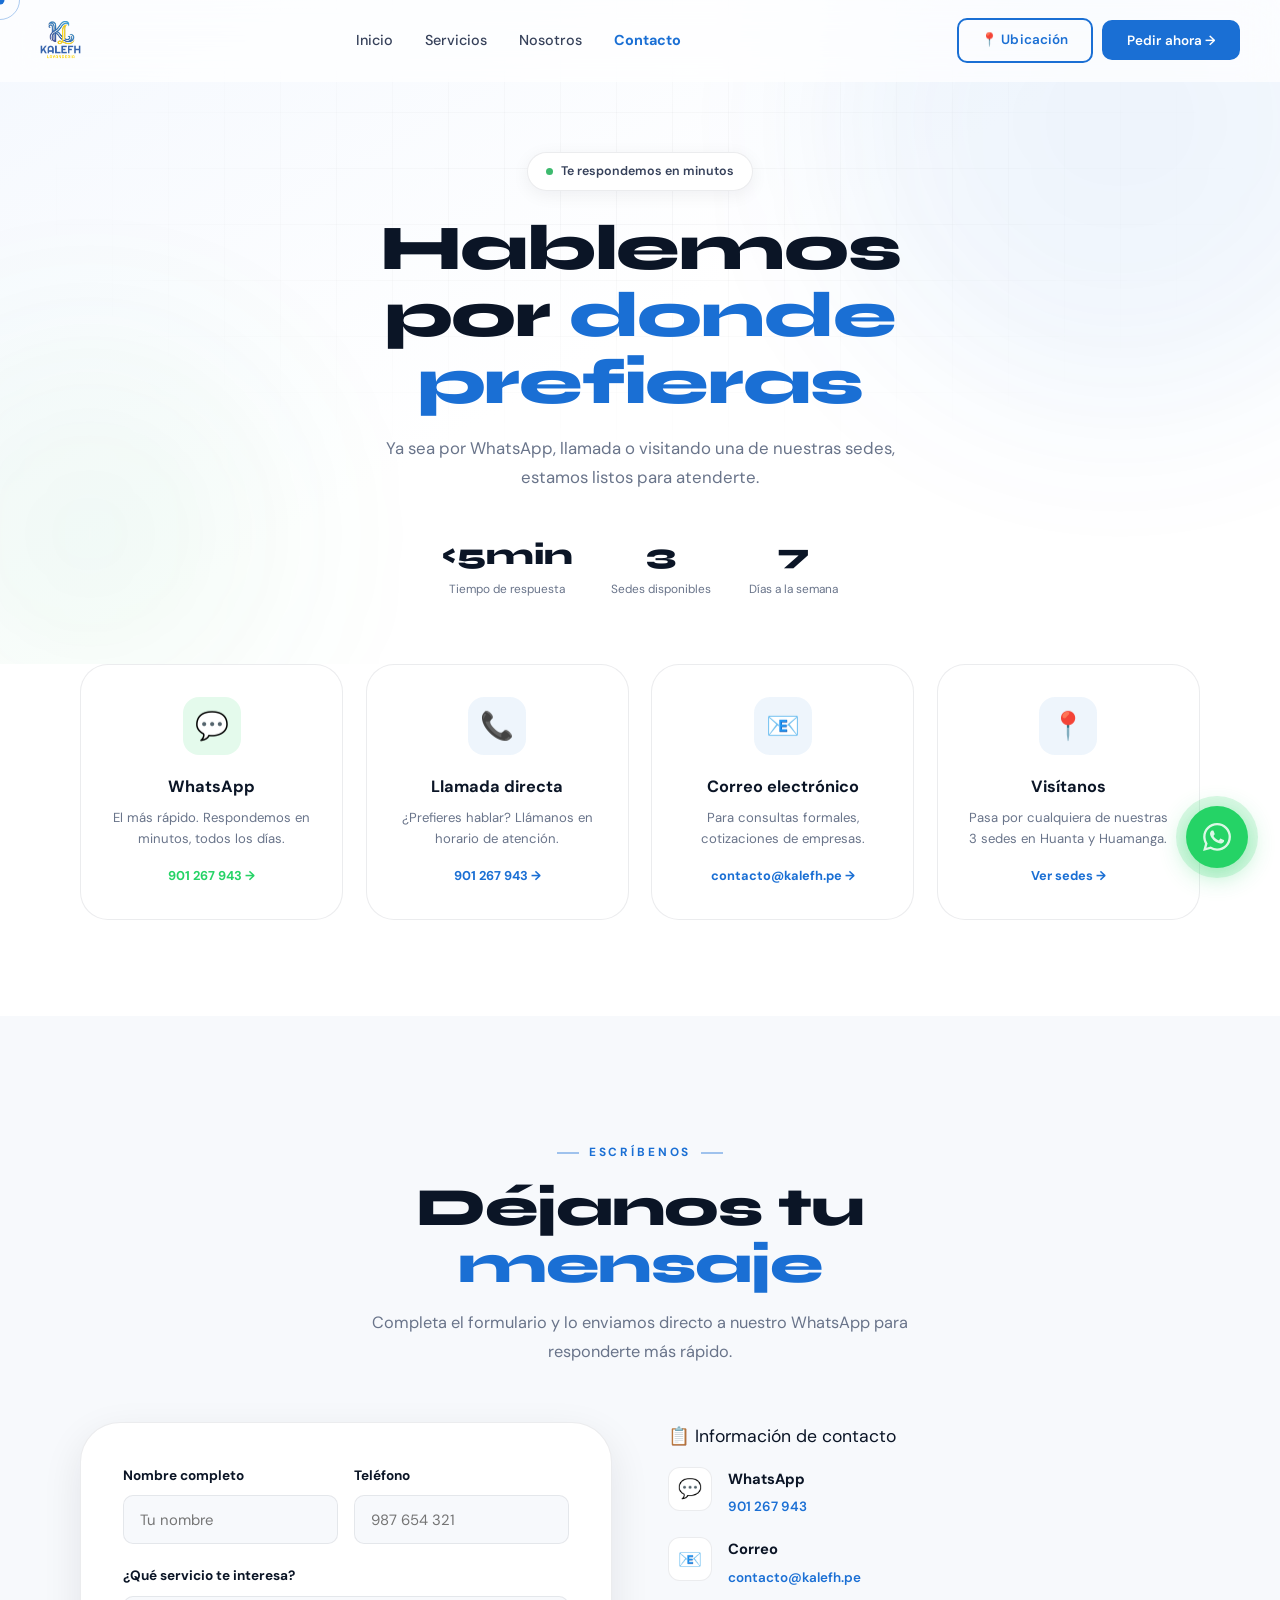
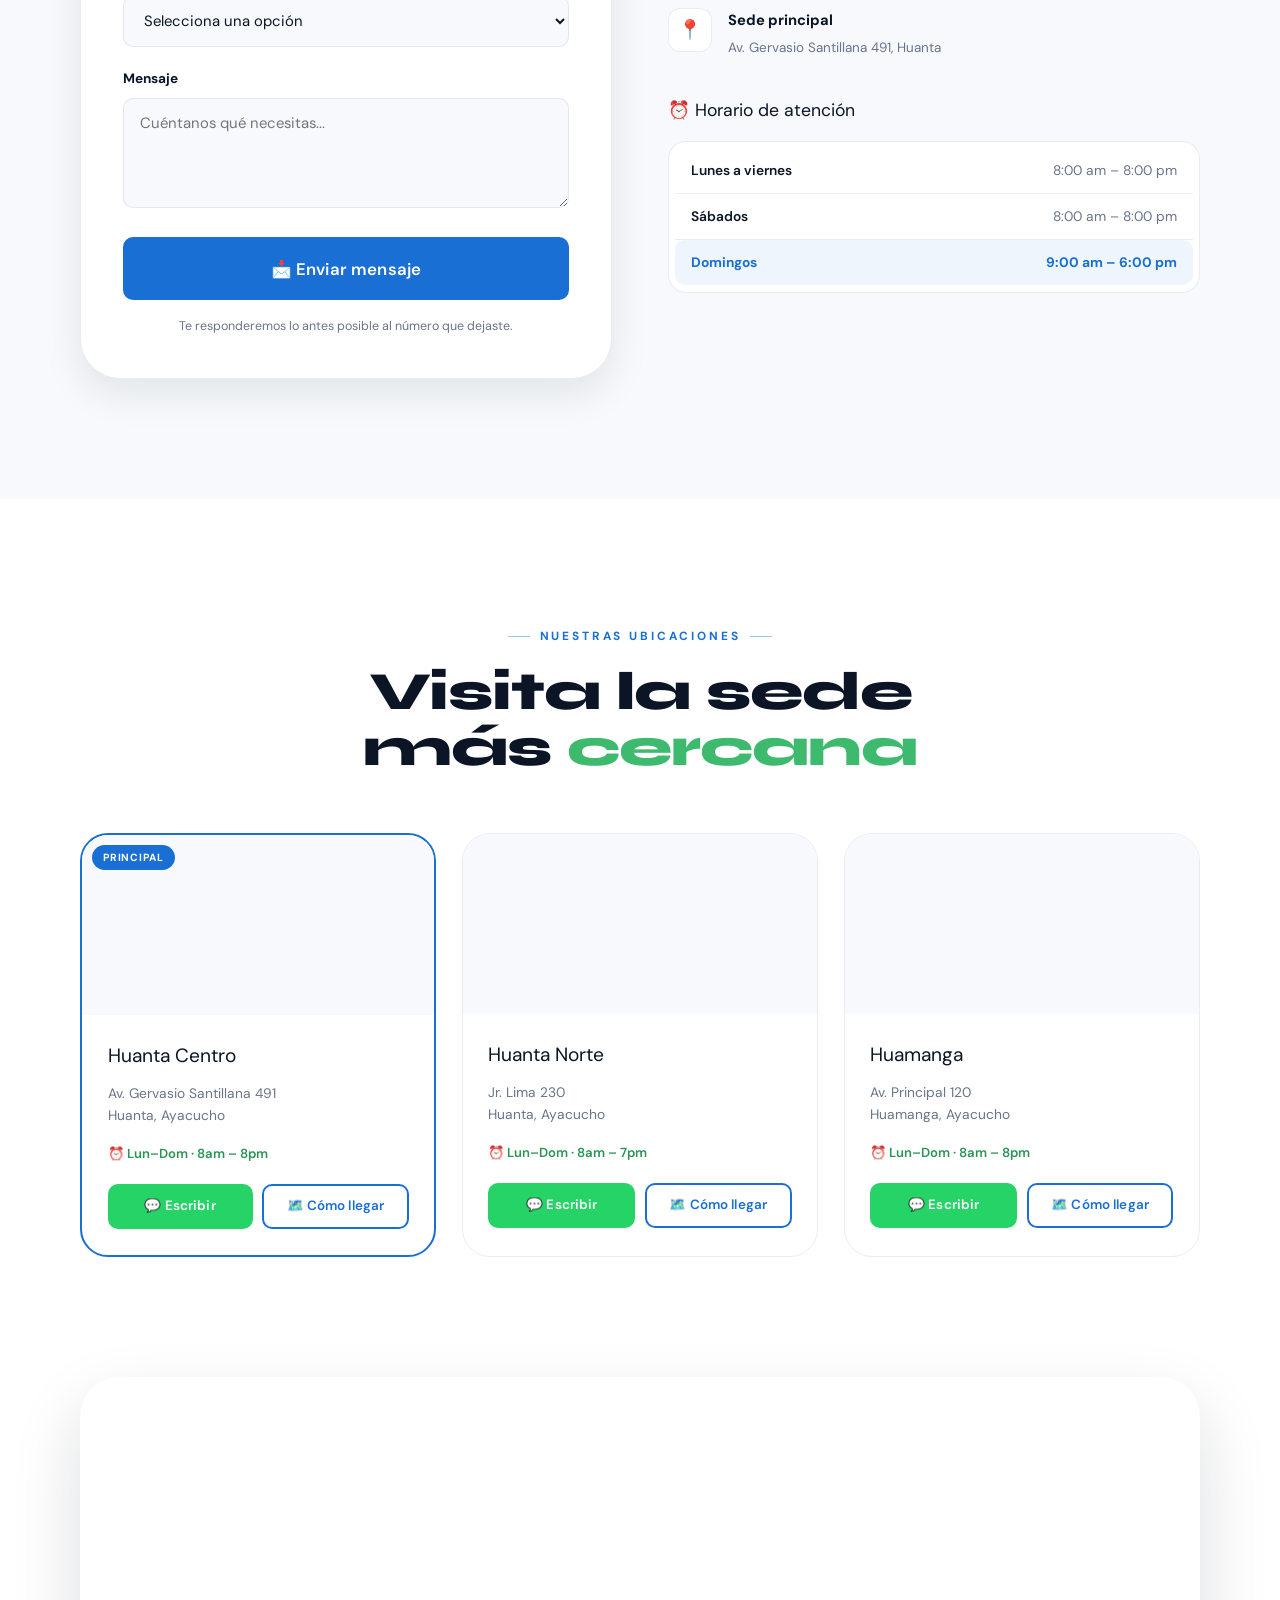
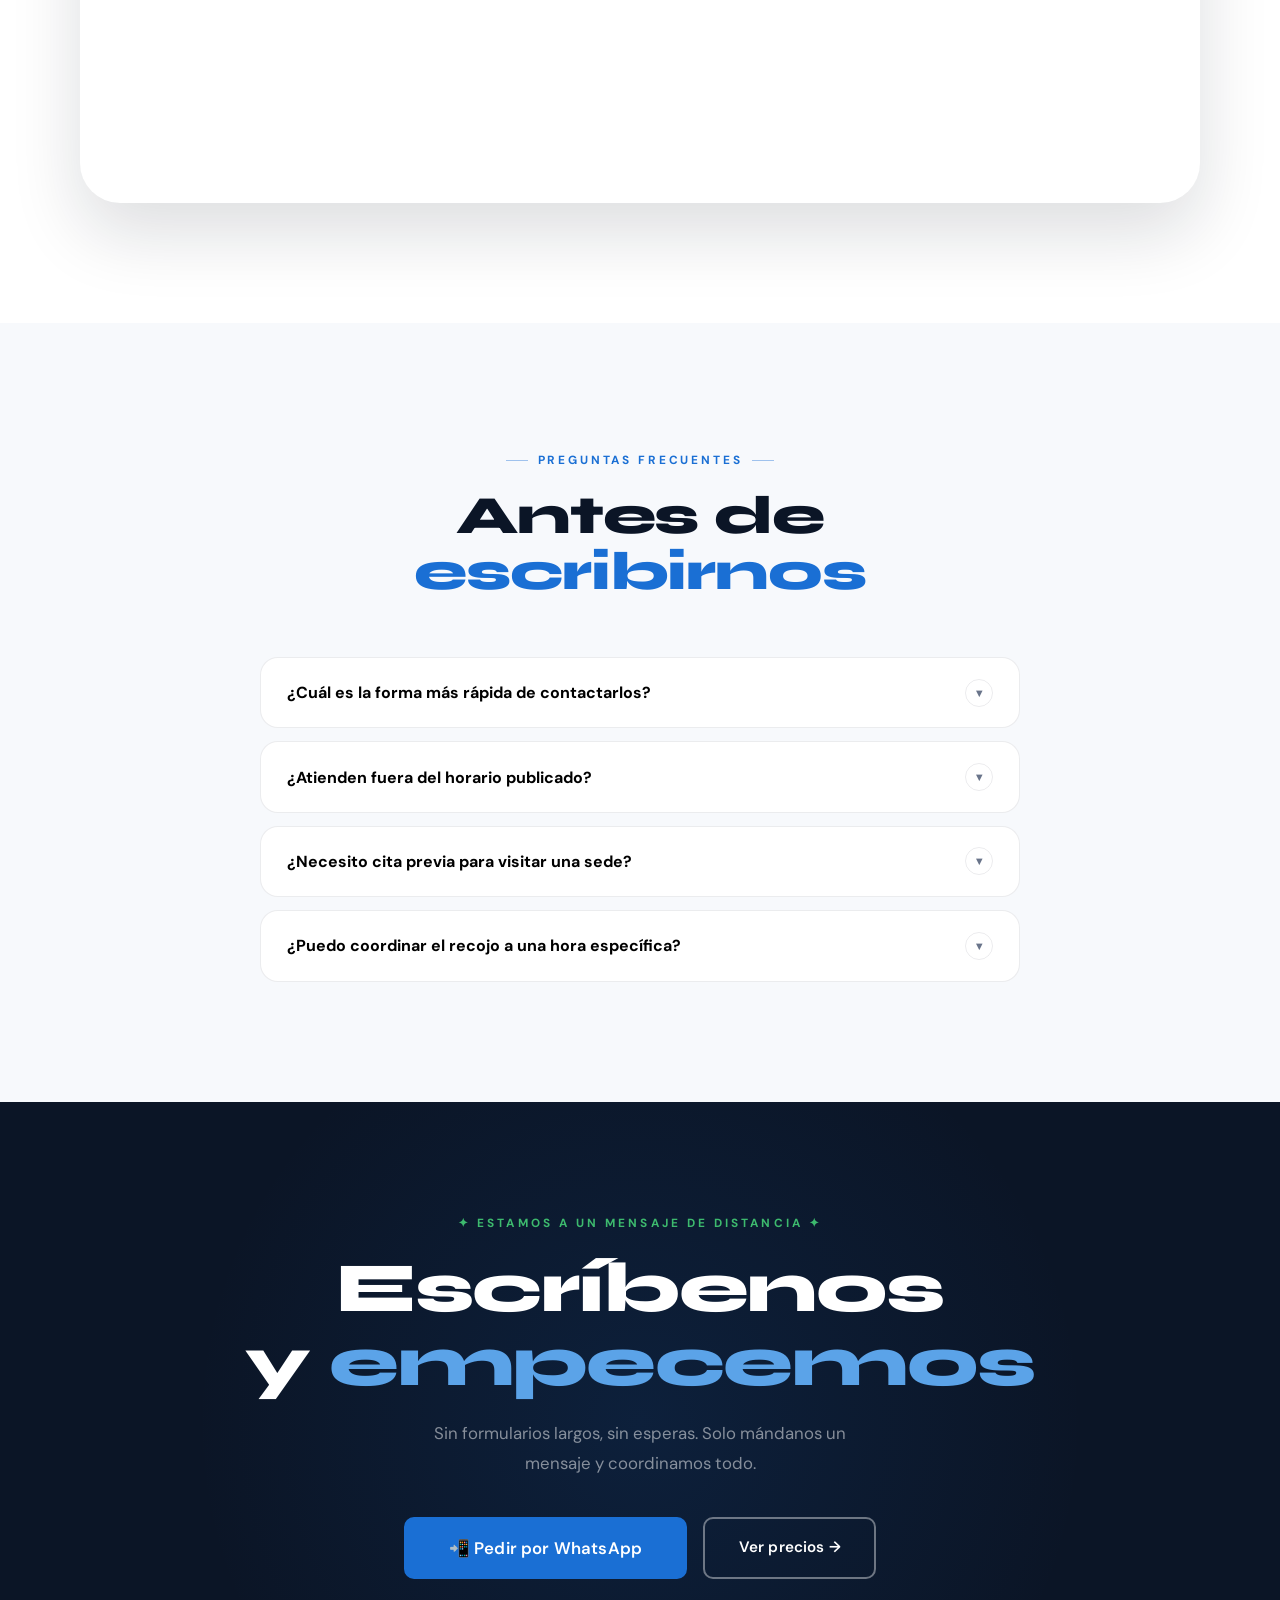
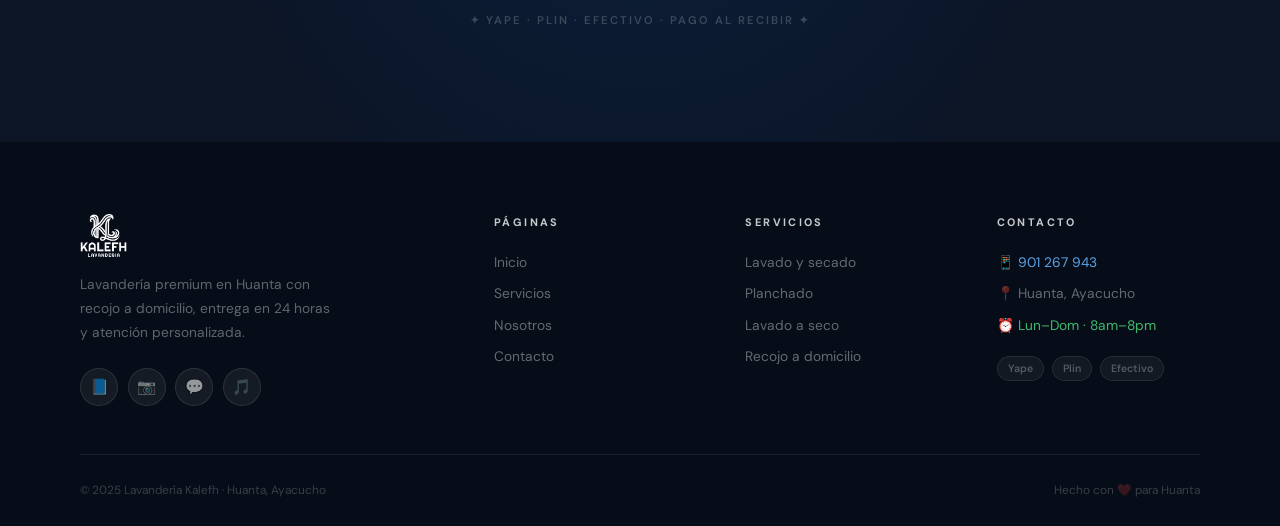
==== commit 959d4936: "update" ====
--- a/contacto.html
+++ b/contacto.html
@@ -3,8 +3,8 @@
 <head>
 <meta charset="UTF-8">
 <meta name="viewport" content="width=device-width, initial-scale=1.0">
-<title>Contacto y Sedes — LavaX Lavandería · Huanta</title>
-<meta name="description" content="Contáctanos por WhatsApp, visita nuestras 3 sedes en Huanta y Huamanga, o escríbenos por el formulario. Te respondemos rápido.">
+<title>Contacto y Sedes — Lavandería Kalefh · Huanta</title>
+<meta name="description" content="Contáctanos por WhatsApp al 901 267 943 o visita nuestras 3 sedes en Huanta y Huamanga. Te respondemos en minutos.">
 <link rel="preconnect" href="https://fonts.googleapis.com">
 <link rel="preconnect" href="https://fonts.gstatic.com" crossorigin>
 <link href="https://fonts.googleapis.com/css2?family=Syne:wght@400;600;700;800&family=DM+Sans:wght@300;400;500;600;700&display=swap" rel="stylesheet">
@@ -189,7 +189,7 @@
 .hero-btns{display:flex;gap:1rem;flex-wrap:wrap;margin-bottom:2.6rem;}
 
 .hero-mini-stats{display:flex;gap:2.2rem;flex-wrap:wrap;}
-/*.hms-item{}*/
+.hms-item{}
 .hms-num{font-family:var(--fd);font-weight:800;font-size:1.7rem;color:var(--negro);display:flex;align-items:baseline;gap:2px;}
 .hms-num sup{font-size:45%;color:var(--lima);}
 .hms-label{font-size:.74rem;color:var(--gris);margin-top:1px;}
@@ -292,7 +292,7 @@
 .fg-row{display:grid;grid-template-columns:1fr 1fr;gap:1rem;}
 .form-note{font-size:.78rem;color:var(--gris);margin-top:1rem;text-align:center;}
 
-/*.info-side{}*/
+.info-side{}
 .info-block{margin-bottom:2.2rem;}
 .info-t{font-size:1.1rem;margin-bottom:1rem;display:flex;align-items:center;gap:.6rem;}
 .info-row{display:flex;align-items:flex-start;gap:1rem;margin-bottom:1.1rem;}
@@ -392,7 +392,155 @@
 @media(max-width:900px){
   #canales,#form-section,#sedes,#mapa-general,#faq,#cta-final{padding:4.5rem 0;}
 }
+
+/* ── View Transitions ── */
+@view-transition { navigation: auto; }
+::view-transition-old(root){
+  animation: vt-fade-out 0.28s ease forwards;
+}
+::view-transition-new(root){
+  animation: vt-fade-in 0.32s ease forwards;
+}
+@keyframes vt-fade-out{
+  from{opacity:1;transform:translateY(0)}
+  to{opacity:0;transform:translateY(-8px)}
+}
+@keyframes vt-fade-in{
+  from{opacity:0;transform:translateY(8px)}
+  to{opacity:1;transform:translateY(0)}
+}
 </style>
+<!-- ═══ FAVICON ═══ -->
+  <link rel="icon" type="image/png" href="assets/logo.png">
+  <link rel="apple-touch-icon" href="assets/logo.png">
+  <meta name="theme-color" content="#1A6FD4">
+<!-- ═══ OPEN GRAPH ═══ -->
+<meta property="og:type"        content="website">
+<meta property="og:site_name"   content="Lavandería Kalefh">
+<meta property="og:locale"      content="es_PE">
+<meta property="og:title"       content="Contacto — Lavandería Kalefh">
+<meta property="og:description" content="Contáctanos por WhatsApp al 901 267 943 o visita nuestras 3 sedes en Huanta y Huamanga. Te respondemos en minutos.">
+<meta property="og:url"         content="https://lavax.pe/contacto.html">
+<meta property="og:image"       content="https://kalefh.pe/assets/og-image.png">
+<meta property="og:image:width"  content="1200">
+<meta property="og:image:height" content="630">
+<meta property="og:image:alt"   content="Kalefh — Lavandería Premium en Huanta">
+<!-- ═══ TWITTER CARD ═══ -->
+<meta name="twitter:card"        content="summary_large_image">
+<meta name="twitter:title"       content="Contacto — Lavandería Kalefh">
+<meta name="twitter:description" content="Contáctanos por WhatsApp al 901 267 943 o visita nuestras 3 sedes en Huanta y Huamanga. Te respondemos en minutos.">
+<meta name="twitter:image"       content="https://kalefh.pe/assets/og-image.png">
+<!-- ═══ SEO BASE ═══ -->
+<link rel="canonical" href="https://lavax.pe/contacto.html">
+<meta name="robots" content="index, follow">
+<meta name="author" content="Lavandería Kalefh">
+<meta name="geo.region" content="PE-AYA">
+<meta name="geo.placename" content="Huanta, Ayacucho, Perú">
+
+<script type="application/ld+json">
+{
+  "@context": "https://schema.org",
+  "@type": "LaundryService",
+  "@id": "https://lavax.pe/#business",
+  "name": "Lavandería Kalefh",
+  "alternateName": "Kalefh Lavandería Premium",
+  "description": "Lavandería premium en Huanta con recojo a domicilio, lavado profesional y entrega en 24 horas. Más de 1,200 familias confían en nosotros.",
+  "url": "https://lavax.pe",
+  "logo": "https://lavax.pe/assets/logo.png",
+  "image": "https://lavax.pe/assets/og-image.png",
+  "telephone": "+51901267943",
+  "email": "contacto@kalefh.pe",
+  "priceRange": "S/3 - S/80",
+  "currenciesAccepted": "PEN",
+  "paymentAccepted": "Cash, Yape, Plin",
+  "openingHoursSpecification": [
+    {
+      "@type": "OpeningHoursSpecification",
+      "dayOfWeek": [
+        "Monday",
+        "Tuesday",
+        "Wednesday",
+        "Thursday",
+        "Friday",
+        "Saturday"
+      ],
+      "opens": "08:00",
+      "closes": "20:00"
+    },
+    {
+      "@type": "OpeningHoursSpecification",
+      "dayOfWeek": [
+        "Sunday"
+      ],
+      "opens": "09:00",
+      "closes": "18:00"
+    }
+  ],
+  "address": {
+    "@type": "PostalAddress",
+    "streetAddress": "Av. Gervasio Santillana 491",
+    "addressLocality": "Huanta",
+    "addressRegion": "Ayacucho",
+    "postalCode": "05121",
+    "addressCountry": "PE"
+  },
+  "geo": {
+    "@type": "GeoCoordinates",
+    "latitude": -12.927,
+    "longitude": -74.246
+  },
+  "hasMap": "https://www.google.com/maps?q=-12.927,-74.246",
+  "areaServed": [
+    {
+      "@type": "City",
+      "name": "Huanta"
+    },
+    {
+      "@type": "City",
+      "name": "Huamanga"
+    }
+  ],
+  "serviceType": [
+    "Lavado y secado",
+    "Planchado profesional",
+    "Lavado a seco",
+    "Recojo a domicilio",
+    "Ropa de cama"
+  ],
+  "aggregateRating": {
+    "@type": "AggregateRating",
+    "ratingValue": "4.9",
+    "reviewCount": "1200",
+    "bestRating": "5",
+    "worstRating": "1"
+  },
+  "sameAs": [
+    "https://www.facebook.com/lavanderiakalefh",
+    "https://www.instagram.com/lavanderiakalefh"
+  ]
+}
+</script>
+<script type="application/ld+json">
+{
+  "@context": "https://schema.org",
+  "@type": "BreadcrumbList",
+  "itemListElement": [
+    {
+      "@type": "ListItem",
+      "position": 1,
+      "name": "Inicio",
+      "item": "https://lavax.pe/"
+    },
+    {
+      "@type": "ListItem",
+      "position": 2,
+      "name": "Contacto",
+      "item": "https://lavax.pe/contacto.html"
+    }
+  ]
+}
+</script>
+<link rel="sitemap" type="application/xml" href="/sitemap.xml">
 <body>
 
 <div id="scrollbar"></div>
@@ -401,8 +549,7 @@
 
 <nav id="navbar">
   <a href="index.html" class="nav-logo">
-    <div class="nav-logo-ic">🧺</div>
-    <span class="nav-logo-tx">Lava<span class="az">X</span></span>
+    <img src="assets/logo.png" alt="Lavandería Kalefh" style="height:38px;width:auto;object-fit:contain;">
   </a>
   <ul class="nav-links">
     <li><a href="index.html">Inicio</a></li>
@@ -461,11 +608,11 @@
         <div class="can-desc">¿Prefieres hablar? Llámanos en horario de atención.</div>
         <div class="can-link">901 267 943 →</div>
       </div>
-      <div class="can-card" onclick="window.open('mailto:contacto@lavax.pe')">
+      <div class="can-card" onclick="window.open('mailto:contacto@kalefh.pe')">
         <div class="can-ic">📧</div>
         <div class="can-name">Correo electrónico</div>
         <div class="can-desc">Para consultas formales, cotizaciones de empresas.</div>
-        <div class="can-link">contacto@lavax.pe →</div>
+        <div class="can-link">contacto@kalefh.pe →</div>
       </div>
       <div class="can-card" onclick="document.getElementById('sedes').scrollIntoView({behavior:'smooth'})">
         <div class="can-ic">📍</div>
@@ -490,8 +637,8 @@
       <div class="form-box rv-l">
         <form id="contactForm">
           <input type="hidden" name="access_key" value="228291b5-81f6-4126-b2ca-c2d51314d459">
-          <input type="hidden" name="subject" value="Nuevo mensaje desde la web LavaX">
-          <input type="hidden" name="from_name" value="Formulario web LavaX">
+          <input type="hidden" name="subject" value="Nuevo mensaje desde la web Kalefh">
+          <input type="hidden" name="from_name" value="Formulario web Kalefh">
           <div class="fg-row">
             <div class="fg"><label>Nombre completo</label><input type="text" name="nombre" placeholder="Tu nombre" required></div>
             <div class="fg"><label>Teléfono</label><input type="tel" name="telefono" placeholder="987 654 321" required></div>
@@ -517,7 +664,7 @@
         <div class="info-block">
           <div class="info-t">📋 Información de contacto</div>
           <div class="info-row"><div class="info-ic">💬</div><div><strong>WhatsApp</strong><span><a href="https://wa.me/51901267943" target="_blank">901 267 943</a></span></div></div>
-          <div class="info-row"><div class="info-ic">📧</div><div><strong>Correo</strong><span><a href="mailto:contacto@lavax.pe">contacto@lavax.pe</a></span></div></div>
+          <div class="info-row"><div class="info-ic">📧</div><div><strong>Correo</strong><span><a href="mailto:contacto@kalefh.pe">contacto@kalefh.pe</a></span></div></div>
           <div class="info-row"><div class="info-ic">📍</div><div><strong>Sede principal</strong><span>Av. Gervasio Santillana 491, Huanta</span></div></div>
         </div>
 
@@ -635,7 +782,7 @@
   <div class="container">
     <div class="f-grid">
       <div>
-        <div class="f-logo">Lava<span>X</span></div>
+        <div class="f-logo"><img src="assets/logo.png" alt="Lavandería Kalefh" style="height:44px;width:auto;object-fit:contain;filter:brightness(0) invert(1);margin-bottom:.3rem;"></div>
         <p class="f-desc">Lavandería premium en Huanta con recojo a domicilio, entrega en 24 horas y atención personalizada.</p>
         <div class="f-social">
           <a class="f-soc" href="#">📘</a><a class="f-soc" href="#">📷</a>
@@ -650,7 +797,7 @@
         <div class="f-pay"><span>Yape</span><span>Plin</span><span>Efectivo</span></div>
       </div>
     </div>
-    <div class="f-bottom"><span>© 2025 LavaX Lavandería · Huanta, Ayacucho</span><span>Hecho con ❤️ para Huanta</span></div>
+    <div class="f-bottom"><span>© 2025 Lavandería Kalefh · Huanta, Ayacucho</span><span>Hecho con ❤️ para Huanta</span></div>
   </div>
 </footer>
 
@@ -752,8 +899,10 @@
 // ── WHATSAPP ──
 const WA='51901267943';
 function waOpen(msg){window.open(`https://wa.me/${WA}?text=${encodeURIComponent(msg||'Hola, me interesa el servicio de lavandería 🧺')}`);}
-function waPedido(){waOpen('Hola LavaX, quiero hacer un pedido 🧺');}
-function waServicio(s){waOpen(`Hola LavaX, quiero consultar sobre ${s} 🧺`);}
+function waPedido(){waOpen('Hola Kalefh, quiero hacer un pedido 🧺');}
+function waServicio(s){waOpen(`Hola Kalefh, quiero consultar sobre ${s} 🧺`);}
 </script>
+
+<script src="assets/transitions.js" defer></script>
 </body>
 </html>
